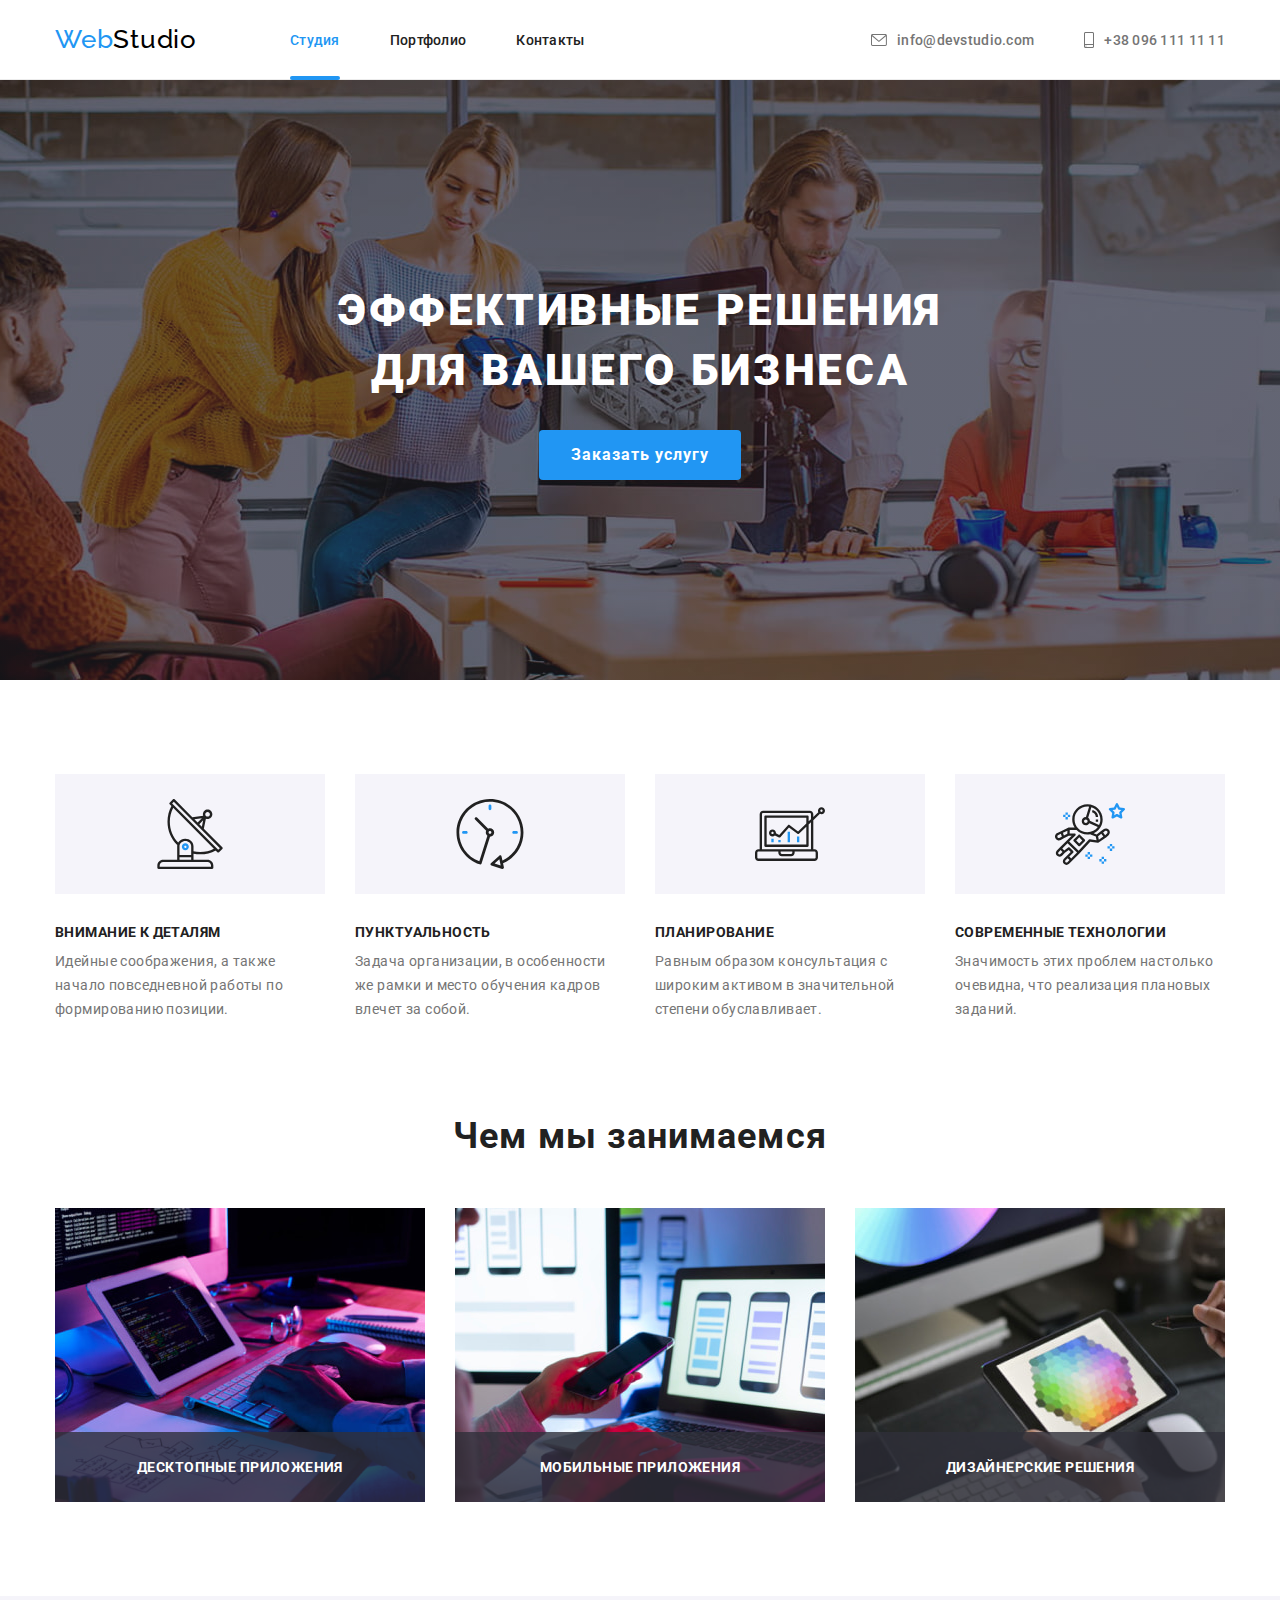
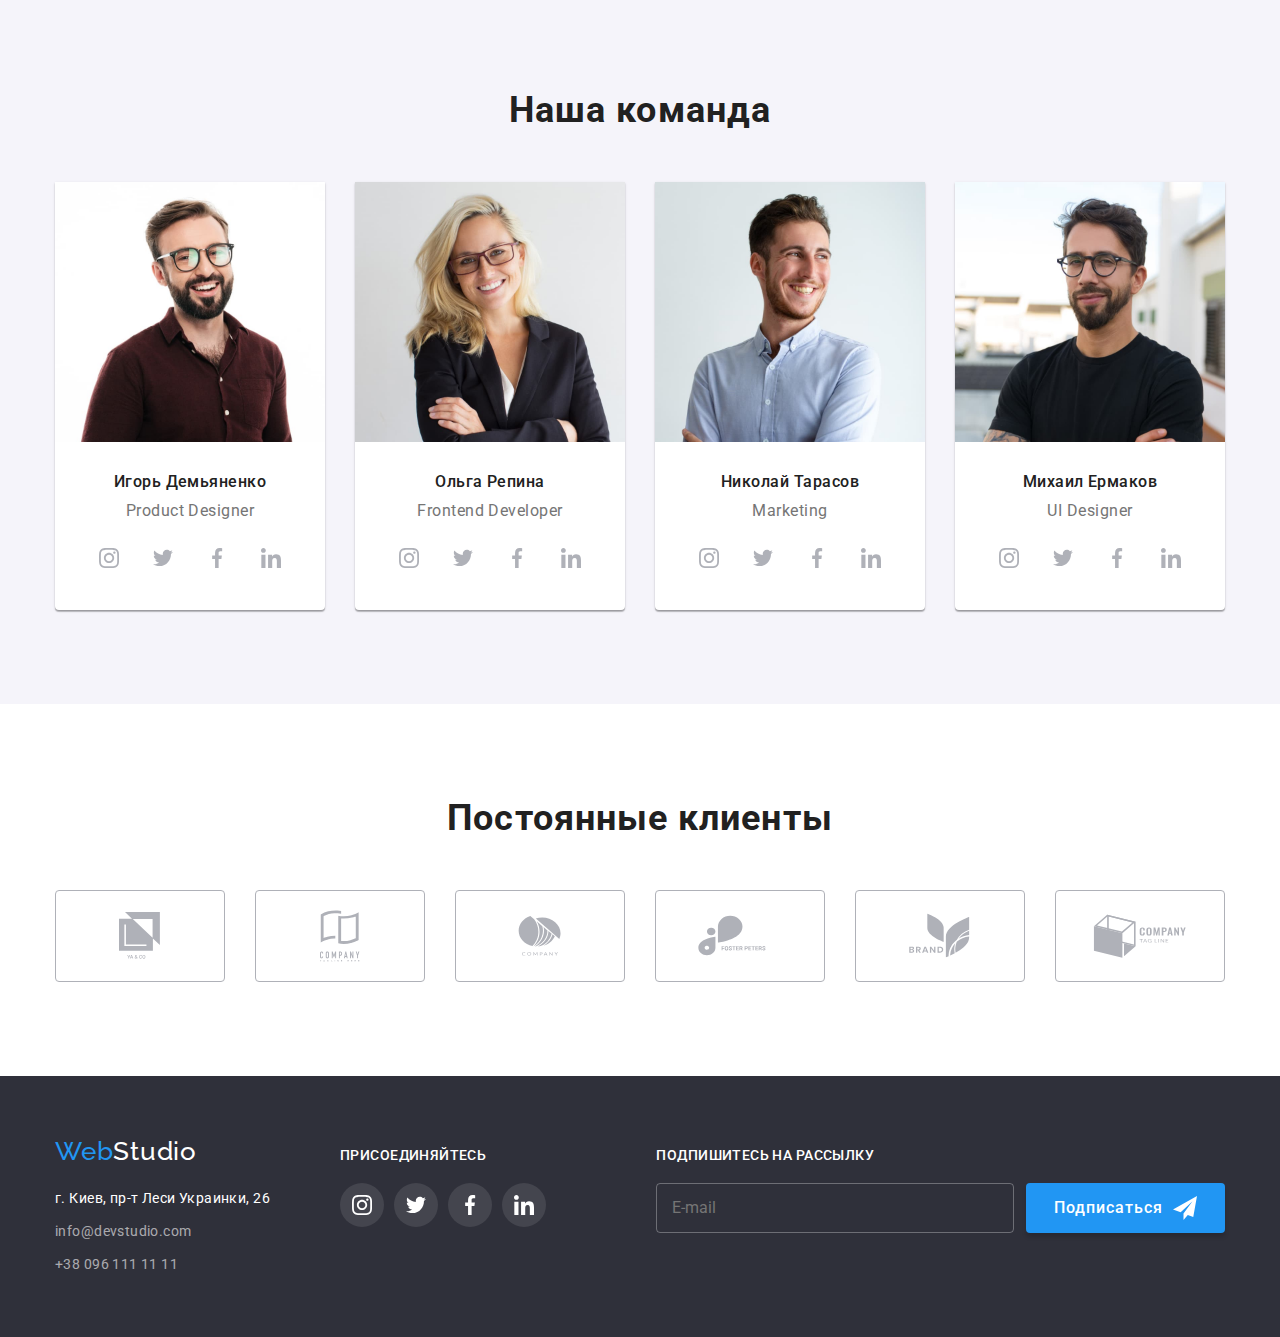
==== index.html @ ff6ee544 "скопировано из дз 6" ====
<!DOCTYPE html>
<html lang="ru">
  <head>
    <meta charset="UTF-8" />
    <meta http-equiv="X-UA-Compatible" content="IE=edge" />
    <meta name="viewport" content="width=device-width, initial-scale=1.0" />
    <title>WebStudio</title>

    <link rel="preconnect" href="https://fonts.gstatic.com" />
    <link
      href="https://fonts.googleapis.com/css2?family=Raleway:wght@700&family=Roboto:wght@400;500;700;900&display=swap"
      rel="stylesheet"
    />
    <link
      rel="stylesheet"
      href="https://cdn.jsdelivr.net/npm/modern-normalize@1.1.0/modern-normalize.min.css"
    />
    <link rel="stylesheet" href="./css/styles.css" />
  </head>
  <body>
    <header class="header">
      <div class="container">
        <nav class="nav">
          <a href="" class="link logo">Web<span class="logo-header">Studio</span></a>
          <ul class="list nav-list">
            <li class="nav-list-item">
              <a href="./index.html" class="link current-page">Студия</a>
            </li>
            <li class="nav-list-item"><a href="./portfolio.html" class="link">Портфолио</a></li>
            <li class="nav-list-item"><a href="" class="link">Контакты</a></li>
          </ul>
        </nav>
        <ul class="list contact-list">
          <li class="contact-list-item">
            <a href="mailto:info@devstudio.com" class="link">
              <svg class="icon contact-list-icon" width="16" height="12">
                <use href="./images/icons.svg#icon-mail"></use>
              </svg>
              info@devstudio.com</a
            >
          </li>
          <li class="contact-list-item">
            <a href="tel:+380961111111" class="link">
              <svg class="icon contact-list-icon" width="10" height="16">
                <use href="./images/icons.svg#icon-smartphone"></use>
              </svg>
              +38 096 111 11 11</a
            >
          </li>
        </ul>
      </div>
    </header>

    <main>
      <!-- секция "герой" -->
      <section class="section hero">
        <div class="container">
          <h1 class="studio-main-title">
            Эффективные решения <br />
            для вашего бизнеса
          </h1>
          <button type="button" class="button" data-modal-open>Заказать услугу</button>
        </div>
      </section>

      <!-- секция "наши преимущества" -->
      <section class="section advantages">
        <div class="container">
          <h2 class="title visually-hidden">Наши преимущества</h2>
          <ul class="list advantages-list">
            <li class="advantages-list-item">
              <div class="advantages-box">
                <svg width="70" height="70">
                  <use href="./images/icons.svg#icon-antenna"></use>
                </svg>
              </div>
              <h3 class="subtitle">Внимание к деталям</h3>
              <p class="description">
                Идейные соображения, а также начало повседневной работы по формированию позиции.
              </p>
            </li>
            <li class="advantages-list-item">
              <div class="advantages-box">
                <svg width="70" height="70">
                  <use href="./images/icons.svg#icon-clock"></use>
                </svg>
              </div>
              <h3 class="subtitle">Пунктуальность</h3>
              <p class="description">
                Задача организации, в особенности же рамки и место обучения кадров влечет за собой.
              </p>
            </li>
            <li class="advantages-list-item">
              <div class="advantages-box">
                <svg width="70" height="70">
                  <use href="./images/icons.svg#icon-diagram"></use>
                </svg>
              </div>
              <h3 class="subtitle">Планирование</h3>
              <p class="description">
                Равным образом консультация с широким активом в значительной степени обуславливает.
              </p>
            </li>
            <li class="advantages-list-item">
              <div class="advantages-box">
                <svg width="70" height="70">
                  <use href="./images/icons.svg#icon-astronaut"></use>
                </svg>
              </div>
              <h3 class="subtitle">Современные технологии</h3>
              <p class="description">
                Значимость этих проблем настолько очевидна, что реализация плановых заданий.
              </p>
            </li>
          </ul>
        </div>
      </section>

      <!-- секция "чем мы занимаемся" -->
      <section class="our-works section">
        <div class="container">
          <h2 class="title">Чем мы занимаемся</h2>
          <ul class="our-works-list list">
            <li class="our-works-list-item">
              <div class="our-works-thumb">
                <img src="./images/img1.jpg" alt="Дизайн" width="370" height="294" />
                <div class="our-works-overlay">
                  <p class="our-works-overlay-text">Десктопные приложения</p>
                </div>
              </div>
            </li>
            <li class="our-works-list-item">
              <div class="our-works-thumb">
                <img src="./images/img2.jpg" alt="Верстка" width="370" height="294" />
                <div class="our-works-overlay">
                  <p class="our-works-overlay-text">Мобильные приложения</p>
                </div>
              </div>
            </li>
            <li class="our-works-list-item">
              <div class="our-works-thumb">
                <img src="./images/img3.jpg" alt="Продвижение" width="370" height="294" />
                <div class="our-works-overlay">
                  <p class="our-works-overlay-text">Дизайнерские решения</p>
                </div>
              </div>
            </li>
          </ul>
        </div>
      </section>

      <!-- секция "наша команда" -->
      <section class="section our-team">
        <div class="container">
          <h2 class="title">Наша команда</h2>
          <ul class="list our-team-list">
            <li class="our-team-list-item">
              <img src="./images/team1.jpg" alt="Игорь Демьяненко" width="270" height="260" />
              <div class="our-team-list-content">
                <h3 class="subtitle">Игорь Демьяненко</h3>
                <p class="description">Product Designer</p>
                <ul class="list social-icons-list">
                  <li class="social-icons-list-item">
                    <a href="" class="link social-icons-link">
                      <svg class="icon" width="20" height="20">
                        <use href="./images/icons.svg#icon-instagram"></use>
                      </svg>
                    </a>
                  </li>
                  <li class="social-icons-list-item">
                    <a href="" class="link social-icons-link">
                      <svg class="icon" width="20" height="20">
                        <use href="./images/icons.svg#icon-twitter"></use>
                      </svg>
                    </a>
                  </li>
                  <li class="social-icons-list-item">
                    <a href="" class="link social-icons-link">
                      <svg class="icon" width="20" height="20">
                        <use href="./images/icons.svg#icon-facebook"></use>
                      </svg>
                    </a>
                  </li>
                  <li class="social-icons-list-item">
                    <a href="" class="link social-icons-link">
                      <svg class="icon" width="20" height="20">
                        <use href="./images/icons.svg#icon-linkedin"></use>
                      </svg>
                    </a>
                  </li>
                </ul>
              </div>
            </li>
            <li class="our-team-list-item">
              <img src="./images/team2.jpg" alt="Ольга Репина" width="270" height="260" />
              <div class="our-team-list-content">
                <h3 class="subtitle">Ольга Репина</h3>
                <p class="description">Frontend Developer</p>
                <ul class="list social-icons-list">
                  <li class="social-icons-list-item">
                    <a href="" class="link social-icons-link">
                      <svg class="icon" width="20" height="20">
                        <use href="./images/icons.svg#icon-instagram"></use>
                      </svg>
                    </a>
                  </li>
                  <li class="social-icons-list-item">
                    <a href="" class="link social-icons-link">
                      <svg class="icon" width="20" height="20">
                        <use href="./images/icons.svg#icon-twitter"></use>
                      </svg>
                    </a>
                  </li>
                  <li class="social-icons-list-item">
                    <a href="" class="link social-icons-link">
                      <svg class="icon" width="20" height="20">
                        <use href="./images/icons.svg#icon-facebook"></use>
                      </svg>
                    </a>
                  </li>
                  <li class="social-icons-list-item">
                    <a href="" class="link social-icons-link">
                      <svg class="icon" width="20" height="20">
                        <use href="./images/icons.svg#icon-linkedin"></use>
                      </svg>
                    </a>
                  </li>
                </ul>
              </div>
            </li>
            <li class="our-team-list-item">
              <img src="./images/team3.jpg" alt="Николай Тарасов" width="270" height="260" />
              <div class="our-team-list-content">
                <h3 class="subtitle">Николай Тарасов</h3>
                <p class="description">Marketing</p>
                <ul class="list social-icons-list">
                  <li class="social-icons-list-item">
                    <a href="" class="link social-icons-link">
                      <svg class="icon" width="20" height="20">
                        <use href="./images/icons.svg#icon-instagram"></use>
                      </svg>
                    </a>
                  </li>
                  <li class="social-icons-list-item">
                    <a href="" class="link social-icons-link">
                      <svg class="icon" width="20" height="20">
                        <use href="./images/icons.svg#icon-twitter"></use>
                      </svg>
                    </a>
                  </li>
                  <li class="social-icons-list-item">
                    <a href="" class="link social-icons-link">
                      <svg class="icon" width="20" height="20">
                        <use href="./images/icons.svg#icon-facebook"></use>
                      </svg>
                    </a>
                  </li>
                  <li class="social-icons-list-item">
                    <a href="" class="link social-icons-link">
                      <svg class="icon" width="20" height="20">
                        <use href="./images/icons.svg#icon-linkedin"></use>
                      </svg>
                    </a>
                  </li>
                </ul>
              </div>
            </li>
            <li class="our-team-list-item">
              <img src="./images/team4.jpg" alt="Михаил Ермаков" width="270" height="260" />
              <div class="our-team-list-content">
                <h3 class="subtitle">Михаил Ермаков</h3>
                <p class="description">UI Designer</p>
                <ul class="list social-icons-list">
                  <li class="social-icons-list-item">
                    <a href="" class="link social-icons-link">
                      <svg class="icon" width="20" height="20">
                        <use href="./images/icons.svg#icon-instagram"></use>
                      </svg>
                    </a>
                  </li>
                  <li class="social-icons-list-item">
                    <a href="" class="link social-icons-link">
                      <svg class="icon" width="20" height="20">
                        <use href="./images/icons.svg#icon-twitter"></use>
                      </svg>
                    </a>
                  </li>
                  <li class="social-icons-list-item">
                    <a href="" class="link social-icons-link">
                      <svg class="icon" width="20" height="20">
                        <use href="./images/icons.svg#icon-facebook"></use>
                      </svg>
                    </a>
                  </li>
                  <li class="social-icons-list-item">
                    <a href="" class="link social-icons-link">
                      <svg class="icon" width="20" height="20">
                        <use href="./images/icons.svg#icon-linkedin"></use>
                      </svg>
                    </a>
                  </li>
                </ul>
              </div>
            </li>
          </ul>
        </div>
      </section>

      <!-- секция "наши клиенты" -->
      <section class="section our-clients">
        <div class="container">
          <h2 class="title">Постоянные клиенты</h2>
          <ul class="list our-clients-list">
            <li class="our-clients-item">
              <a class="link our-clients-link" href="">
                <svg class="icon" width="41" height="47">
                  <use href="./images/icons.svg#icon-client1"></use>
                </svg>
              </a>
            </li>
            <li class="our-clients-item">
              <a class="link our-clients-link" href="">
                <svg class="icon" width="40" height="52">
                  <use href="./images/icons.svg#icon-client2"></use>
                </svg>
              </a>
            </li>
            <li class="our-clients-item">
              <a class="link our-clients-link" href="">
                <svg class="icon" width="43" height="41">
                  <use href="./images/icons.svg#icon-client3"></use>
                </svg>
              </a>
            </li>
            <li class="our-clients-item">
              <a class="link our-clients-link" href="">
                <svg class="icon" width="84" height="41">
                  <use href="./images/icons.svg#icon-client4"></use>
                </svg>
              </a>
            </li>
            <li class="our-clients-item">
              <a class="link our-clients-link" href="">
                <svg class="icon" width="63" height="45">
                  <use href="./images/icons.svg#icon-client5"></use>
                </svg>
              </a>
            </li>
            <li class="our-clients-item">
              <a class="link our-clients-link" href="">
                <svg class="icon" width="94" height="44">
                  <use href="./images/icons.svg#icon-client6"></use>
                </svg>
              </a>
            </li>
          </ul>
        </div>
      </section>
    </main>

    <footer class="footer">
      <div class="container">
        <div class="address-box">
          <a href="" class="link logo">Web<span class="logo-footer">Studio</span></a>
          <address class="address">г. Киев, пр-т Леси Украинки, 26</address>
          <ul class="list contact-list">
            <li class="contact-list-item">
              <a href="mailto:info@devstudio.com" class="link">info@devstudio.com</a>
            </li>
            <li class="contact-list-item">
              <a href="tel:+380961111111" class="link">+38 096 111 11 11</a>
            </li>
          </ul>
        </div>
        <div class="social-links-box">
          <h2 class="title">Присоединяйтесь</h2>
          <ul class="list social-icons-list">
            <li class="social-icons-list-item">
              <a href="" class="link social-icons-link">
                <svg class="icon" width="20" height="20">
                  <use href="./images/icons.svg#icon-instagram"></use>
                </svg>
              </a>
            </li>
            <li class="social-icons-list-item">
              <a href="" class="link social-icons-link">
                <svg class="icon" width="20" height="20">
                  <use href="./images/icons.svg#icon-twitter"></use>
                </svg>
              </a>
            </li>
            <li class="social-icons-list-item">
              <a href="" class="link social-icons-link">
                <svg class="icon" width="20" height="20">
                  <use href="./images/icons.svg#icon-facebook"></use>
                </svg>
              </a>
            </li>
            <li class="social-icons-list-item">
              <a href="" class="link social-icons-link">
                <svg class="icon" width="20" height="20">
                  <use href="./images/icons.svg#icon-linkedin"></use>
                </svg>
              </a>
            </li>
          </ul>
        </div>
        <div class="subscribe-box">
          <p class="subscribe-title">Подпишитесь на рассылку</p>
          <form class="subscribe-form">
            <label>
              <input type="email" name="email" class="subscribe-input" placeholder="E-mail" />
            </label>
            <button type="submit" class="subscribe-button">
              Подписаться
              <svg class="icon" width="24" height="24">
                <use href="./images/icons.svg#icon-subscribe"></use>
              </svg>
            </button>
          </form>
        </div>
      </div>
    </footer>

    <div class="backdrop is-hidden" data-modal>
      <div class="modal">
        <button type="button" data-modal-close class="modal-close">
          <svg class="icon" width="18" height="18">
            <use href="./images/icons.svg#icon-close"></use>
          </svg>
        </button>

        <form class="modal-form" autocomplete="off">
          <p class="modal-title">Оставьте свои данные, мы вам перезвоним</p>

          <label class="modal-form-label">
            Имя
            <span class="modal-icon-wrapper">
              <input type="text" name="user-name" class="modal-form-input" />
              <svg class="icon" width="18" height="18">
                <use href="./images/icons.svg#icon-modal-person"></use>
              </svg>
            </span>
          </label>

          <label class="modal-form-label">
            Телефон
            <span class="modal-icon-wrapper">
              <input type="tel" name="user-tel" class="modal-form-input" />
              <svg class="icon" width="18" height="18">
                <use href="./images/icons.svg#icon-modal-phone"></use>
              </svg>
            </span>
          </label>

          <label class="modal-form-label">
            Почта
            <span class="modal-icon-wrapper">
              <input type="email" name="user-email" class="modal-form-input" />
              <svg class="icon" width="18" height="18">
                <use href="./images/icons.svg#icon-modal-email"></use>
              </svg>
            </span>
          </label>

          <label class="modal-form-label">
            Комментарий
            <textarea
              name="user-comment"
              placeholder="Введите текст"
              class="modal-form-textarea"
            ></textarea>
          </label>

          <label class="modal-policy-label">
            <input type="checkbox" name="checkbox" class="policy-checkbox visually-hidden" />
            <span class="checkbox-icon-wrapper"> </span>
            Соглашаюсь с рассылкой и принимаю&nbsp;<a href="" class="link modal-policy-link"
              >Условия договора</a
            >
          </label>

          <button type="submit" class="submit-button">Отправить</button>
        </form>
      </div>
    </div>

    <script src="./js/modal.js"></script>
  </body>
</html>
---- css/styles.css ----
:root {
  --heading-text-color: #212121;
  --main-text-color: #757575;
  --accent-color: #2196f3;
  --accent-color-opacity90: rgba(33, 150, 243, 0.9);
  --hero-button-hover-color: #188ce8;
  --black-color: #000000;
  --white-color: #ffffff;
  --white-color-opacity60: rgba(255, 255, 255, 0.6);
  --white-color-opacity10: rgba(255, 255, 255, 0.1);
  --background-dark-color: #2f303a;
  --background-light-color: #f5f4fa;
  --background-hero-color: #c4c4c4;
  --background-gradient-color: rgba(47, 48, 58, 0.4);
  --background-our-works-overlay: rgba(47, 48, 58, 0.8);
  --backdrop-color: rgba(0, 0, 0, 0.2);
  --border-header-color: #ececec;
  --icon-color: #afb1b8;
  --modal-icon-border-color: rgba(0, 0, 0, 0.1);
  --cubic: cubic-bezier(0.4, 0, 0.2, 1);
  --time: 250ms;
  --modal-input-border-color: rgba(33, 33, 33, 0.2);
}

body {
  font-family: Roboto, sans-serif;
  font-style: normal;
  font-weight: 400;
  color: var(--main-text-color);
}

/* Сброс стилей по умолчанию от браузеров */

.link {
  text-decoration: none;
  color: inherit;
}

.list {
  list-style: none;
  padding-left: 0;
}

h1,
h2,
h3,
h4,
h5,
h6,
p,
ul {
  margin-top: 0;
  margin-bottom: 0;
}

img {
  display: block;
  width: 100%;
  height: auto;
}

/* Общие стили */

.container {
  width: 1200px;
  margin: 0 auto;
  padding-left: 15px;
  padding-right: 15px;
}

.section {
  padding-top: 94px;
  padding-bottom: 94px;
}

.icon {
  fill: currentColor;
}

.social-icons-link {
  display: flex;
  justify-content: center;
  align-items: center;

  width: 100%;
  height: 100%;
  border: 0;
  border-radius: 50%;

  transition: background-color var(--time) var(--cubic), color var(--time) var(--cubic);
}

/* Скрытые заголовки */

.visually-hidden {
  position: absolute;
  width: 1px;
  height: 1px;
  margin: -1px;
  border: 0;
  padding: 0;
  clip: rect(0 0 0 0);
  overflow: hidden;
}

/* ЛОГО */

.logo {
  font-family: Raleway, sans-serif;
  font-weight: 500;
  font-size: 26px;
  line-height: 1.1923;
  letter-spacing: 0.03em;

  color: var(--accent-color);
}

.logo-header {
  color: var(--black-color);
}

.logo-footer {
  color: var(--white-color);
}

/* ХЕДЕР */

.header {
  border-bottom: 1px solid var(--border-header-color);
}

.header .container {
  display: flex;
  align-items: center;
}

.nav {
  display: flex;
  align-items: center;
}

.header .logo {
  display: block;
  margin-right: 93px;
}

.nav-list {
  display: flex;
}

.header .contact-list {
  display: flex;
  margin-left: auto;
}

.nav-list,
.header .contact-list {
  font-weight: 500;
  font-size: 14px;
  line-height: 1.143;
  letter-spacing: 0.02em;
}

.nav-list-item:not(:last-child),
.header .contact-list-item:not(:last-child) {
  margin-right: 50px;
}

.nav-list .link,
.header .contact-list .link {
  display: flex;
  align-items: center;
  padding-top: 32px;
  padding-bottom: 31px;
  /* нижний padding 31 пиксель, потому что 1 пиксель занял border-bottom у хедера */
}

.nav-list .link {
  color: var(--heading-text-color);
}

.nav-list-item {
  position: relative;
}

.current-page::after {
  position: absolute;
  bottom: -1px;

  border-radius: 2px;
  width: 100%;
  height: 4px;

  content: '';
  background-color: var(--accent-color);
}

.header .link {
  transition: color var(--time) var(--cubic);
}

.nav-list .current-page,
.header .link:hover,
.header .link:focus {
  color: var(--accent-color);
}

.contact-list-icon {
  margin-right: 10px;
}

/* ФУТЕР */

.footer {
  background-color: var(--background-dark-color);
}

.footer .container {
  display: flex;
  align-items: baseline;
  /* justify-content: space-evenly; */
  padding-top: 60px;
  padding-bottom: 60px;
}

.address-box {
  display: flex;
  flex-direction: column;
  margin-right: 70px;
}

.footer .logo {
  display: block;
  margin-bottom: 20px;
}

.address,
.footer .contact-list {
  font-size: 14px;
  line-height: 1.71;
  letter-spacing: 0.03em;
}

.address {
  margin-bottom: 9px;

  font-style: normal;
  color: var(--white-color);
}

.footer .contact-list {
  color: var(--white-color-opacity60);
}

.footer .contact-list-item:nth-child(1) {
  margin-bottom: 9px;
}

.address-box .link {
  transition: color var(--time) var(--cubic);
}

.address-box .link:hover,
.address-box .link:focus {
  color: var(--accent-color);
}

.social-links-box .title {
  margin-bottom: 20px;

  font-weight: 500;
  font-size: 14px;
  line-height: 1.143;
  letter-spacing: 0.03em;
  text-transform: uppercase;

  color: var(--white-color);
}

.social-icons-list-item {
  width: 44px;
  height: 44px;
}

.social-icons-link {
  background-color: var(--white-color-opacity10);
  color: var(--white-color);
}

.social-icons-link:hover,
.social-icons-link:focus {
  background-color: var(--accent-color);
}

.social-links-box .icon {
  fill: var(--white-color);
}

.subscribe-box {
  margin-left: auto;
}

.subscribe-form {
  display: flex;
}

.subscribe-title {
  margin-bottom: 20px;

  font-weight: 500;
  font-size: 14px;
  line-height: 1.143;
  letter-spacing: 0.03em;
  text-transform: uppercase;

  color: var(--white-color);
}

.subscribe-input {
  /* width: 100%; */
  width: 358px;
  height: 50px;
  padding: 15px;

  color: var(--white-color);
  border: 1px solid rgba(255, 255, 255, 0.3);
  /* filter: drop-shadow(0px 4px 4px rgba(0, 0, 0, 0.15)); */
  border-radius: 4px;
  background-color: transparent;

  cursor: pointer;
}

.subscribe-button {
  display: flex;
  align-items: center;
  padding: 10px 28px;
  margin-left: 12px;

  font-weight: 500;
  font-size: 16px;
  line-height: 1.875;
  letter-spacing: 0.06em;

  border: none;
  border-radius: 4px;
  box-shadow: 0px 4px 4px rgba(0, 0, 0, 0.15);

  background-color: var(--accent-color);
  color: var(--white-color);

  cursor: pointer;

  transition: background-color var(--time) var(--cubic);
}

.subscribe-button:hover,
.subscribe-button:focus {
  background-color: var(--hero-button-hover-color);
}

.subscribe-button .icon {
  margin-left: 10px;
}

/* СТРАНИЦА СТУДИЯ */

/* секция "герой" */

.hero {
  padding-top: 200px;
  padding-bottom: 200px;

  background-image: linear-gradient(
      var(--background-gradient-color),
      var(--background-gradient-color)
    ),
    url(../images/background.jpg);
  background-position: center;
  background-repeat: no-repeat;
  background-size: 1600px;
}

.hero .container {
  text-align: center;
}

.studio-main-title {
  margin-bottom: 30px;

  font-weight: 900;
  font-size: 44px;
  line-height: 1.364;
  letter-spacing: 0.06em;
  text-transform: uppercase;

  color: var(--white-color);
}

.hero .button {
  padding: 10px 32px;
  border: 0;
  border-radius: 4px;

  font-family: inherit;
  font-style: normal;
  font-weight: 700;
  font-size: 16px;
  line-height: 1.875;
  text-align: center;
  letter-spacing: 0.06em;

  color: var(--white-color);
  background-color: var(--accent-color);

  cursor: pointer;

  transition: background-color var(--time) var(--cubic);
}

.hero .button:hover,
.hero .button:focus {
  background-color: var(--hero-button-hover-color);
}

/*  ЗАГОЛОВКИ СЕКЦИЙ */
/* секция "наши преимущества" */
/* секция "чем мы занимаемся" */
/* секция "наша команда" */
/* секция "наши клиенты" */

.advantages .title,
.our-works .title,
.our-team .title,
.our-clients .title {
  margin-bottom: 50px;

  font-weight: 700;
  font-size: 36px;
  line-height: 1.166;
  text-align: center;
  letter-spacing: 0.03em;

  color: var(--heading-text-color);
}

/* секция "наши преимущества" */

.advantages-list {
  display: flex;
}

.advantages-list-item {
  flex-basis: calc((100% - 90px) / 4);
}

.advantages-list-item:not(:last-child) {
  margin-right: 30px;
}

.advantages-list .subtitle {
  margin-bottom: 10px;

  font-weight: 700;
  font-size: 14px;
  line-height: 1.143;
  letter-spacing: 0.03em;
  text-transform: uppercase;

  color: var(--heading-text-color);
}

.advantages-list .description {
  font-size: 14px;
  line-height: 1.714;
  letter-spacing: 0.03em;
}

.advantages-box {
  display: flex;
  justify-content: center;
  align-items: center;
  width: 100%;
  height: 120px;
  margin-bottom: 30px;

  background-color: var(--background-light-color);
}

/* секция "чем мы занимаемся" */

.our-works {
  padding-top: 0;
}

.our-works-list {
  display: flex;
}

.our-works-list-item {
  flex-basis: calc((100% - 60px) / 3);
}

.our-works-list-item:not(:last-child) {
  margin-right: 30px;
}

.our-works-thumb {
  position: relative;
}

.our-works-overlay {
  position: absolute;
  bottom: 0;

  width: 100%;
  height: 70px;
  padding-top: 27px;
  padding-bottom: 27px;

  background-color: var(--background-our-works-overlay);
}

.our-works-overlay-text {
  font-weight: 700;
  font-size: 14px;
  line-height: 1.143;
  text-align: center;
  letter-spacing: 0.03em;
  text-transform: uppercase;

  color: var(--white-color);
}

/* секция "наша команда" */

.our-team {
  background-color: var(--background-light-color);
}

.our-team-list {
  display: flex;
}

.our-team-list-item {
  flex-basis: calc((100% - 90px) / 4);
  border: 0;
  border-radius: 0px 0px 4px 4px;
  box-shadow: 0px 1px 3px rgba(0, 0, 0, 0.12), 0px 1px 1px rgba(0, 0, 0, 0.14),
    0px 2px 1px rgba(0, 0, 0, 0.2);

  background-color: var(--white-color);
}

.our-team-list-item:not(:last-child) {
  margin-right: 30px;
}

.our-team-list-content {
  display: flex;
  flex-direction: column;
  align-items: center;
  padding: 30px 0;
}

.our-team-list-content .subtitle,
.our-team-list-content .description {
  font-size: 16px;
  line-height: 1.187;
  text-align: center;
  letter-spacing: 0.03em;
}

.our-team-list-content .subtitle {
  margin-bottom: 10px;

  font-weight: 500;
  color: var(--heading-text-color);
}

.our-team-list-content .description {
  margin-bottom: 16px;
}

.social-icons-list {
  display: flex;
}

.social-icons-list-item {
  width: 44px;
  height: 44px;
}

.social-icons-list-item:not(:last-child) {
  margin-right: 10px;
}

.social-icons-link {
  color: var(--icon-color);
}

.social-icons-link:hover,
.social-icons-link:focus {
  background-color: var(--accent-color);
  color: var(--white-color);
}

/* секция "наши клиенты" */

.our-clients-list {
  display: flex;
}

.our-clients-item {
  flex-basis: calc((100% - 150px) / 6);
  height: 92px;
}

.our-clients-item:not(:last-child) {
  margin-right: 30px;
}

.our-clients-link {
  display: flex;
  justify-content: center;
  align-items: center;
  width: 100%;
  height: 100%;

  border: 1px solid var(--icon-color);
  border-radius: 4px;

  color: var(--icon-color);

  transition: border var(--time) var(--cubic), color var(--time) var(--cubic);
}

.our-clients-link:hover,
.our-clients-link:focus {
  border: 1px solid var(--accent-color);
  color: var(--accent-color);
}

/* СТРАНИЦА ПОРТФОЛИО */

.portfolio-buttons-list {
  display: flex;
  justify-content: center;
  margin-bottom: 50px;
}

.portfolio-buttons-list-item:not(:last-child) {
  margin-right: 8px;
}

.portfolio-buttons-list .button {
  padding: 6px 22px;

  font-family: inherit;
  font-style: normal;
  font-weight: 500;
  font-size: 16px;
  line-height: 1.625;
  text-align: center;
  letter-spacing: 0.03em;

  border: 0;
  border-radius: 4px;

  color: var(--heading-text-color);
  background-color: var(--background-light-color);

  cursor: pointer;

  transition: color var(--time) var(--cubic), background-color var(--time) var(--cubic),
    box-shadow var(--time) var(--cubic);
}

.portfolio-buttons-list .first-button,
.portfolio-buttons-list .button:hover,
.portfolio-buttons-list .button:focus {
  color: var(--white-color);
  background-color: var(--accent-color);

  box-shadow: 0px 3px 1px rgba(0, 0, 0, 0.1), 0px 1px 2px rgba(0, 0, 0, 0.08),
    0px 2px 2px rgba(0, 0, 0, 0.12);
}

.portfolio-list {
  display: flex;
  flex-wrap: wrap;
  margin-right: -30px;
  margin-bottom: -30px;
}

.portfolio-list-item {
  flex-basis: calc((100% - 90px) / 3);
  margin-right: 30px;
  margin-bottom: 30px;
}

.portfolio-list-link {
  display: flex;
  flex-direction: column;
  width: 100%;
  height: 100%;

  transition: box-shadow var(--time) var(--cubic);
}

.portfolio-thumb {
  position: relative;
  overflow: hidden;
}

.portfolio-overlay {
  position: absolute;
  top: 0;
  left: 0;
  transform: translateY(101%);

  width: 100%;
  height: 100%;
  padding: 63px 24px;
  background-color: var(--accent-color-opacity90);
  transition: transform var(--time) var(--cubic);
}

.portfolio-overlay-text {
  font-size: 18px;
  line-height: 1.555;
  letter-spacing: 0.03em;

  color: var(--white-color);
}

.portfolio-list-link:hover .portfolio-overlay,
.portfolio-list-link:focus .portfolio-overlay {
  transform: translateY(0);
}

.portfolio-list-link:hover,
.portfolio-list-link:focus {
  box-shadow: 0px 1px 1px rgba(0, 0, 0, 0.12), 0px 4px 4px rgba(0, 0, 0, 0.06),
    1px 4px 6px rgba(0, 0, 0, 0.16);

  cursor: pointer;
}

.portfolio-list-content {
  padding: 20px 24px;
  border: 1px solid #eeeeee;
  border-top: none;

  background-color: var(--white-color);
}

.portfolio-list-content .title {
  margin-bottom: 4px;

  font-weight: 700;
  font-size: 18px;
  line-height: 2;
  letter-spacing: 0.06em;

  color: var(--heading-text-color);
}

.portfolio-list-content .description {
  font-size: 16px;
  line-height: 1.875;
  letter-spacing: 0.03em;
}

/* МОДАЛЬНОЕ ОКНО */

.backdrop {
  position: fixed;
  top: 0;
  left: 0;

  width: 100vw;
  height: 100vh;

  background-color: var(--backdrop-color);

  visibility: visible;
  opacity: 1;
  transition: opacity var(--time) var(--cubic), visibility var(--time) var(--cubic);
}

.backdrop.is-hidden {
  visibility: hidden;
  opacity: 0;
  pointer-events: none;
}

.modal {
  position: absolute;
  top: 50%;
  left: 50%;
  transform: translate(-50%, -50%);

  width: 528px;
  height: 581px;
  padding: 40px;

  border-radius: 4px;
  box-shadow: 0px 1px 3px rgba(0, 0, 0, 0.12), 0px 1px 1px rgba(0, 0, 0, 0.14),
    0px 2px 1px rgba(0, 0, 0, 0.2);

  background-color: var(--white-color);
}

.modal-close {
  position: absolute;
  top: 8px;
  right: 8px;

  display: flex;
  justify-content: center;
  align-items: center;
  width: 30px;
  height: 30px;

  border-radius: 50%;
  border: 1px solid var(--modal-icon-border-color);
  background-color: var(--white-color);

  cursor: pointer;
}

.modal-close .icon {
  fill: var(--black-color);

  transition: fill var(--time) var(--cubic);
}

.modal-close:hover .icon {
  fill: var(--accent-color);
}

.modal-form {
  display: flex;
  flex-direction: column;
}

.modal-title {
  margin-bottom: 12px;

  font-weight: 700;
  font-size: 20px;
  line-height: 1.15;
  text-align: center;
  letter-spacing: 0.03em;

  color: var(--heading-text-color);
}

.modal-form-label {
  width: 100%;
  margin-bottom: 10px;

  font-size: 12px;
  line-height: 1.166;
  letter-spacing: 0.01em;

  color: var(--main-text-color);
}

.modal-form-input {
  width: 100%;
  height: 40px;
  padding-left: 42px;
  margin-top: 4px;

  border: 1px solid var(--modal-input-border-color);
  border-radius: 4px;

  transition: border-color var(--time) var(--cubic);
}

.modal-form-input:hover,
.modal-form-textarea:hover,
.modal-policy-label:hover {
  cursor: pointer;
}

.modal-form-input:focus {
  border-color: var(--accent-color);
  outline: none;
}

.modal-icon-wrapper {
  position: relative;
}

.modal-icon-wrapper .icon {
  position: absolute;
  z-index: 1;
  top: 50%;
  left: 15px;
  transform: translateY(-50%);

  fill: var(--heading-text-color);

  transition: fill var(--time) var(--cubic);
}

.modal-form-input:focus + .icon {
  fill: var(--accent-color);
}

.modal-form-textarea {
  resize: none;
  padding: 12px 16px;
  width: 100%;
  height: 120px;
  margin-top: 4px;
  border: 1px solid var(--modal-input-border-color);
  border-radius: 4px;

  transition: border-color var(--time) var(--cubic);
}

.modal-form-textarea:focus {
  border-color: var(--accent-color);
  outline: none;
}

.modal-form-textarea::placeholder {
  font-size: 12px;
  line-height: 1.166;
  letter-spacing: 0.01em;

  color: rgba(117, 117, 117, 0.5);
}

.modal-policy-label {
  display: flex;
  align-items: center;
  justify-content: center;
  margin-top: 10px;
  font-size: 14px;
  line-height: 1.714;
  letter-spacing: 0.03em;
}

.checkbox-icon-wrapper {
  display: flex;
  align-items: center;
  justify-content: center;
  width: 16px;
  height: 15px;
  margin-right: 8px;
  border: 2px solid var(--heading-text-color);
  border-radius: 3px;

  transition: border-color var(--time) var(--cubic), background-color var(--time) var(--cubic);
}

.policy-checkbox:checked + .checkbox-icon-wrapper {
  background-color: var(--accent-color);
  border-color: var(--accent-color);
  background-image: url(../images/checkbox.svg);
  background-position: center;
  background-repeat: no-repeat;
  background-size: cover;
  background-origin: border-box;
}

.policy-checkbox:focus + .checkbox-icon-wrapper {
  outline: 1px solid var(--accent-color);
  outline-offset: 2px;
}

.modal-policy-link {
  color: var(--accent-color);
  text-decoration: underline;
}

.submit-button {
  align-self: center;
  padding: 10px 55px;
  margin-top: 30px;
  background-color: var(--accent-color);
  border: 0;
  box-shadow: 0px 4px 4px rgba(0, 0, 0, 0.15);
  border-radius: 4px;
  font-weight: bold;
  font-size: 16px;
  line-height: 1.875;
  letter-spacing: 0.06em;

  color: var(--white-color);

  transition: background-color var(--time) var(--cubic);
}

.submit-button:hover,
.submit-button:focus {
  background-color: var(--hero-button-hover-color);
  cursor: pointer;
}
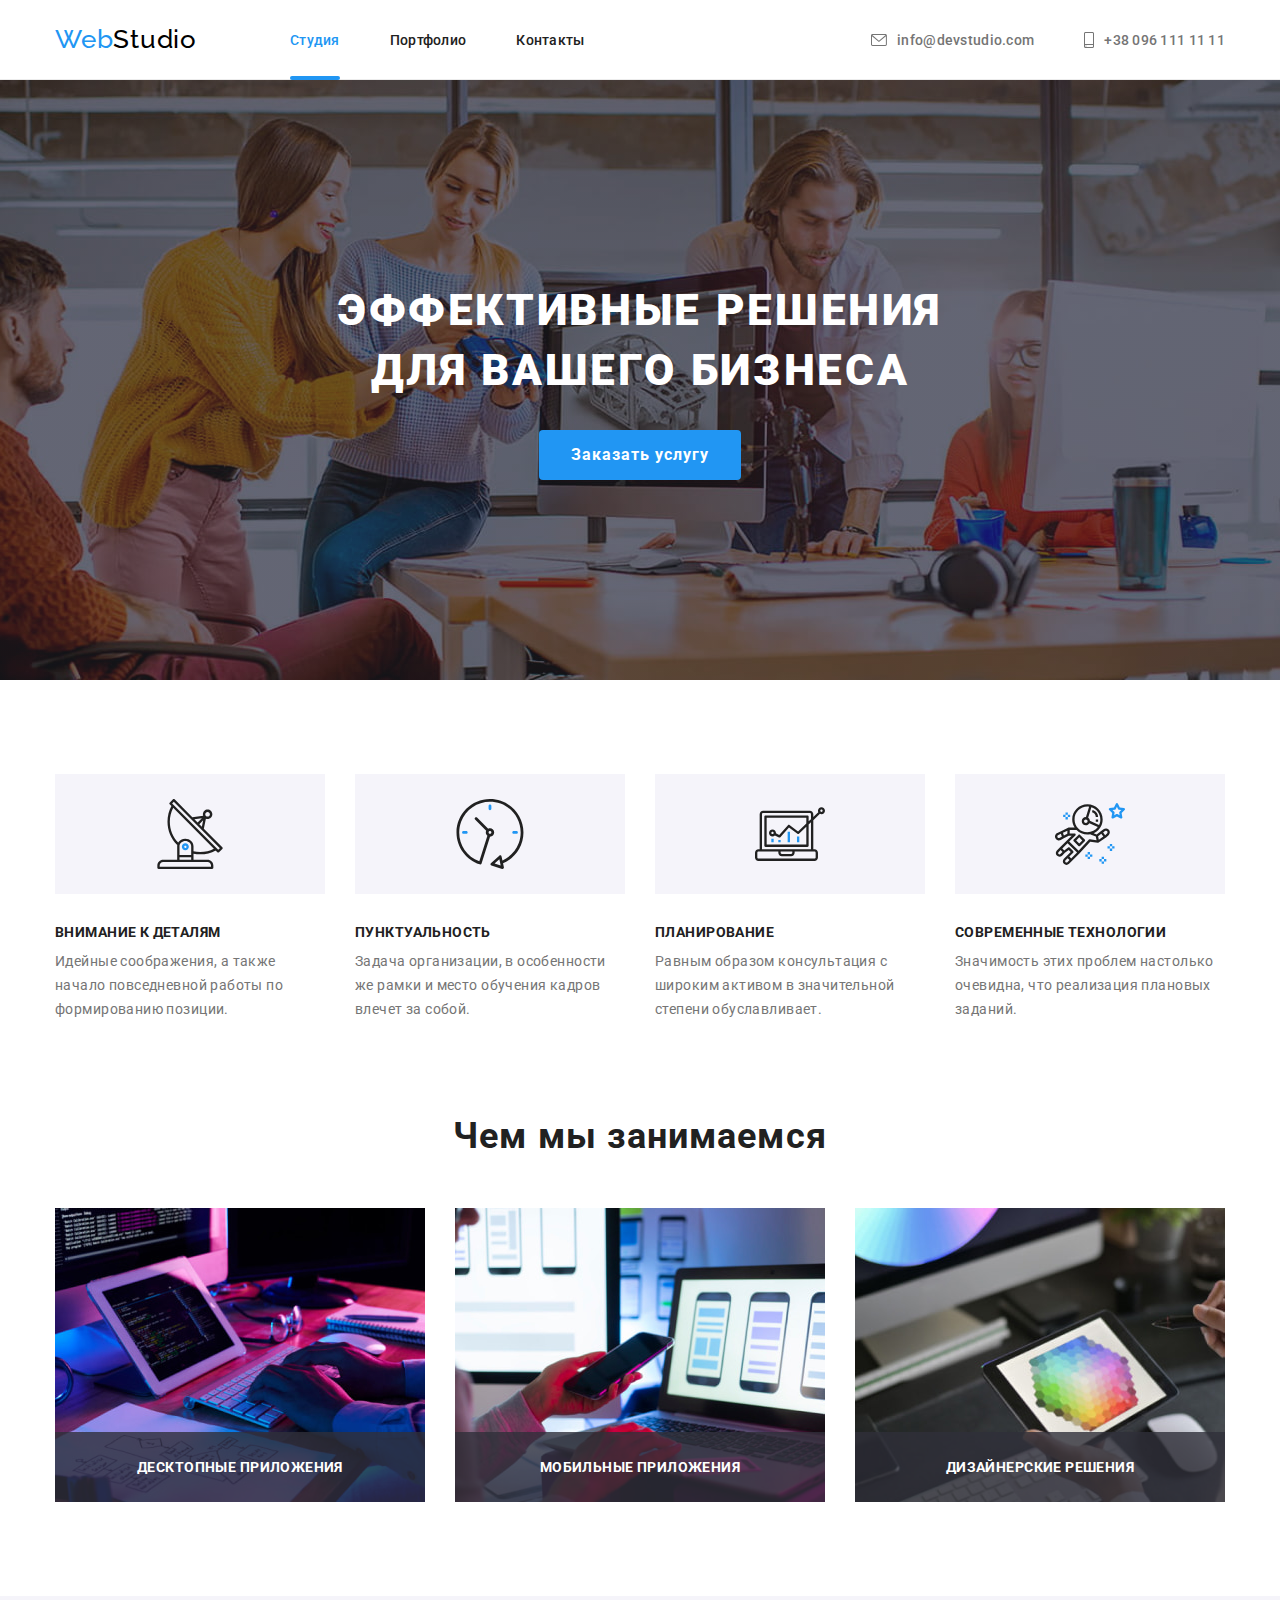
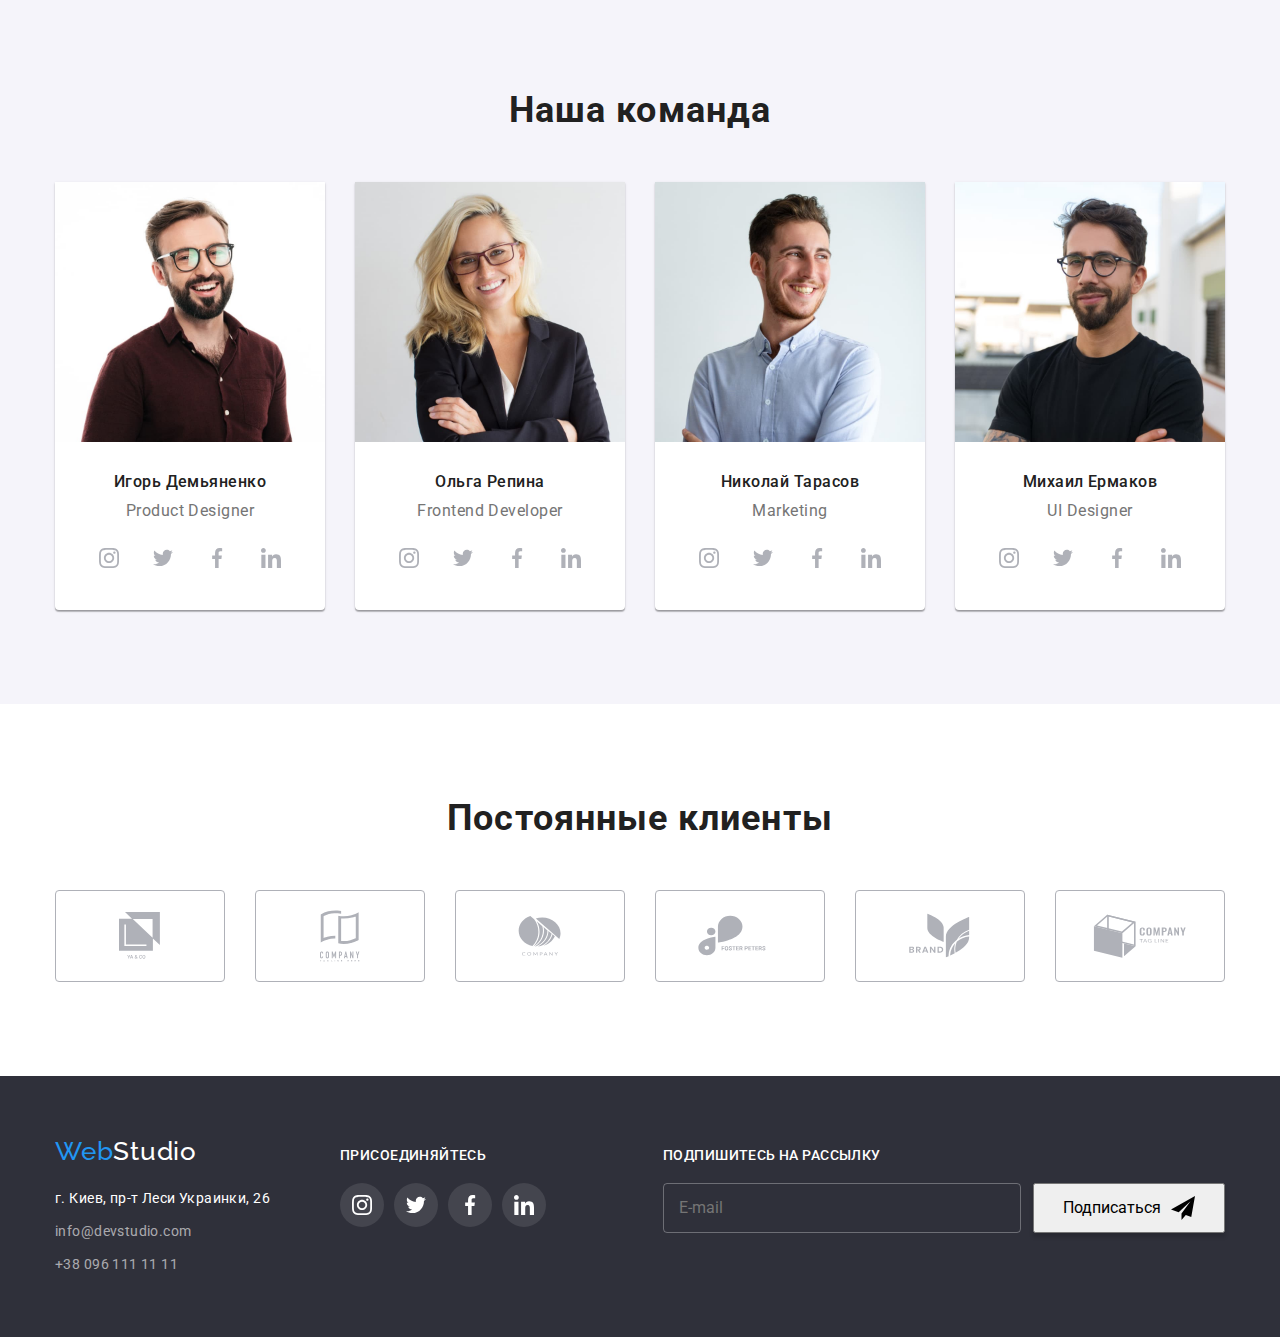
==== commit 8c5627dd: "BEM name" ====
--- a/index.html
+++ b/index.html
@@ -6,42 +6,48 @@
     <meta name="viewport" content="width=device-width, initial-scale=1.0" />
     <title>WebStudio</title>
 
+    <link
+      rel="stylesheet"
+      href="https://cdn.jsdelivr.net/npm/modern-normalize@1.1.0/modern-normalize.min.css"
+    />
     <link rel="preconnect" href="https://fonts.gstatic.com" />
     <link
       href="https://fonts.googleapis.com/css2?family=Raleway:wght@700&family=Roboto:wght@400;500;700;900&display=swap"
       rel="stylesheet"
     />
-    <link
-      rel="stylesheet"
-      href="https://cdn.jsdelivr.net/npm/modern-normalize@1.1.0/modern-normalize.min.css"
-    />
-    <link rel="stylesheet" href="./css/styles.css" />
+    <link rel="stylesheet" href="./css/main.min.css" />
   </head>
   <body>
     <header class="header">
       <div class="container">
         <nav class="nav">
-          <a href="" class="link logo">Web<span class="logo-header">Studio</span></a>
-          <ul class="list nav-list">
-            <li class="nav-list-item">
-              <a href="./index.html" class="link current-page">Студия</a>
-            </li>
-            <li class="nav-list-item"><a href="./portfolio.html" class="link">Портфолио</a></li>
-            <li class="nav-list-item"><a href="" class="link">Контакты</a></li>
+          <a href="./index.html" class="logo nav__logo"
+            >Web<span class="nav__logo--color-black">Studio</span></a
+          >
+          <ul class="nav__list">
+            <li class="nav__item">
+              <a href="./index.html" class="nav__link nav__link--current">Студия</a>
+            </li>
+            <li class="nav__item">
+              <a href="./portfolio.html" class="nav__link">Портфолио</a>
+            </li>
+            <li class="nav__item">
+              <a href="" class="nav__link">Контакты</a>
+            </li>
           </ul>
         </nav>
-        <ul class="list contact-list">
-          <li class="contact-list-item">
-            <a href="mailto:info@devstudio.com" class="link">
-              <svg class="icon contact-list-icon" width="16" height="12">
+        <ul class="header-contacts">
+          <li class="header-contacts__item">
+            <a href="mailto:info@devstudio.com" class="header-contacts__link">
+              <svg class="icon header-contacts__icon" width="16" height="12">
                 <use href="./images/icons.svg#icon-mail"></use>
               </svg>
               info@devstudio.com</a
             >
           </li>
-          <li class="contact-list-item">
-            <a href="tel:+380961111111" class="link">
-              <svg class="icon contact-list-icon" width="10" height="16">
+          <li class="header-contacts__item">
+            <a href="tel:+380961111111" class="header-contacts__link">
+              <svg class="icon header-contacts__icon" width="10" height="16">
                 <use href="./images/icons.svg#icon-smartphone"></use>
               </svg>
               +38 096 111 11 11</a
@@ -55,60 +61,60 @@
       <!-- секция "герой" -->
       <section class="section hero">
         <div class="container">
-          <h1 class="studio-main-title">
+          <h1 class="hero__title">
             Эффективные решения <br />
             для вашего бизнеса
           </h1>
-          <button type="button" class="button" data-modal-open>Заказать услугу</button>
+          <button type="button" class="button hero__button" data-modal-open>Заказать услугу</button>
         </div>
       </section>
 
       <!-- секция "наши преимущества" -->
       <section class="section advantages">
         <div class="container">
-          <h2 class="title visually-hidden">Наши преимущества</h2>
-          <ul class="list advantages-list">
-            <li class="advantages-list-item">
-              <div class="advantages-box">
+          <h2 class="section-title visually-hidden">Наши преимущества</h2>
+          <ul class="advantages-list">
+            <li class="advantages-list__item">
+              <div class="advantages-list__img">
                 <svg width="70" height="70">
                   <use href="./images/icons.svg#icon-antenna"></use>
                 </svg>
               </div>
-              <h3 class="subtitle">Внимание к деталям</h3>
-              <p class="description">
+              <h3 class="advantages-list__title">Внимание к деталям</h3>
+              <p class="advantages-list__description">
                 Идейные соображения, а также начало повседневной работы по формированию позиции.
               </p>
             </li>
-            <li class="advantages-list-item">
-              <div class="advantages-box">
+            <li class="advantages-list__item">
+              <div class="advantages-list__img">
                 <svg width="70" height="70">
                   <use href="./images/icons.svg#icon-clock"></use>
                 </svg>
               </div>
-              <h3 class="subtitle">Пунктуальность</h3>
-              <p class="description">
+              <h3 class="advantages-list__title">Пунктуальность</h3>
+              <p class="advantages-list__description">
                 Задача организации, в особенности же рамки и место обучения кадров влечет за собой.
               </p>
             </li>
-            <li class="advantages-list-item">
-              <div class="advantages-box">
+            <li class="advantages-list__item">
+              <div class="advantages-list__img">
                 <svg width="70" height="70">
                   <use href="./images/icons.svg#icon-diagram"></use>
                 </svg>
               </div>
-              <h3 class="subtitle">Планирование</h3>
-              <p class="description">
+              <h3 class="advantages-list__title">Планирование</h3>
+              <p class="advantages-list__description">
                 Равным образом консультация с широким активом в значительной степени обуславливает.
               </p>
             </li>
-            <li class="advantages-list-item">
-              <div class="advantages-box">
+            <li class="advantages-list__item">
+              <div class="advantages-list__img">
                 <svg width="70" height="70">
                   <use href="./images/icons.svg#icon-astronaut"></use>
                 </svg>
               </div>
-              <h3 class="subtitle">Современные технологии</h3>
-              <p class="description">
+              <h3 class="advantages-list__title">Современные технологии</h3>
+              <p class="advantages-list__description">
                 Значимость этих проблем настолько очевидна, что реализация плановых заданий.
               </p>
             </li>
@@ -117,32 +123,26 @@
       </section>
 
       <!-- секция "чем мы занимаемся" -->
-      <section class="our-works section">
+      <section class="section section-no-padding our-works">
         <div class="container">
-          <h2 class="title">Чем мы занимаемся</h2>
-          <ul class="our-works-list list">
-            <li class="our-works-list-item">
-              <div class="our-works-thumb">
+          <h2 class="section-title">Чем мы занимаемся</h2>
+          <ul class="our-works__list">
+            <li class="our-works__item">
+              <div class="thumb">
                 <img src="./images/img1.jpg" alt="Дизайн" width="370" height="294" />
-                <div class="our-works-overlay">
-                  <p class="our-works-overlay-text">Десктопные приложения</p>
-                </div>
-              </div>
-            </li>
-            <li class="our-works-list-item">
-              <div class="our-works-thumb">
+                <p class="our-works__description">Десктопные приложения</p>
+              </div>
+            </li>
+            <li class="our-works__item">
+              <div class="thumb">
                 <img src="./images/img2.jpg" alt="Верстка" width="370" height="294" />
-                <div class="our-works-overlay">
-                  <p class="our-works-overlay-text">Мобильные приложения</p>
-                </div>
-              </div>
-            </li>
-            <li class="our-works-list-item">
-              <div class="our-works-thumb">
+                <p class="our-works__description">Мобильные приложения</p>
+              </div>
+            </li>
+            <li class="our-works__item">
+              <div class="thumb">
                 <img src="./images/img3.jpg" alt="Продвижение" width="370" height="294" />
-                <div class="our-works-overlay">
-                  <p class="our-works-overlay-text">Дизайнерские решения</p>
-                </div>
+                <p class="our-works__description">Дизайнерские решения</p>
               </div>
             </li>
           </ul>
@@ -152,37 +152,37 @@
       <!-- секция "наша команда" -->
       <section class="section our-team">
         <div class="container">
-          <h2 class="title">Наша команда</h2>
-          <ul class="list our-team-list">
-            <li class="our-team-list-item">
+          <h2 class="section-title">Наша команда</h2>
+          <ul class="list our-team__list">
+            <li class="our-team__item">
               <img src="./images/team1.jpg" alt="Игорь Демьяненко" width="270" height="260" />
-              <div class="our-team-list-content">
-                <h3 class="subtitle">Игорь Демьяненко</h3>
-                <p class="description">Product Designer</p>
-                <ul class="list social-icons-list">
-                  <li class="social-icons-list-item">
-                    <a href="" class="link social-icons-link">
+              <div class="team-members">
+                <h3 class="team-members__title">Игорь Демьяненко</h3>
+                <p class="team-members__description">Product Designer</p>
+                <ul class="list social-list">
+                  <li class="social-list__item">
+                    <a href="" class="link social-list__link">
                       <svg class="icon" width="20" height="20">
                         <use href="./images/icons.svg#icon-instagram"></use>
                       </svg>
                     </a>
                   </li>
-                  <li class="social-icons-list-item">
-                    <a href="" class="link social-icons-link">
+                  <li class="social-list__item">
+                    <a href="" class="link social-list__link">
                       <svg class="icon" width="20" height="20">
                         <use href="./images/icons.svg#icon-twitter"></use>
                       </svg>
                     </a>
                   </li>
-                  <li class="social-icons-list-item">
-                    <a href="" class="link social-icons-link">
+                  <li class="social-list__item">
+                    <a href="" class="link social-list__link">
                       <svg class="icon" width="20" height="20">
                         <use href="./images/icons.svg#icon-facebook"></use>
                       </svg>
                     </a>
                   </li>
-                  <li class="social-icons-list-item">
-                    <a href="" class="link social-icons-link">
+                  <li class="social-list__item">
+                    <a href="" class="link social-list__link">
                       <svg class="icon" width="20" height="20">
                         <use href="./images/icons.svg#icon-linkedin"></use>
                       </svg>
@@ -191,35 +191,35 @@
                 </ul>
               </div>
             </li>
-            <li class="our-team-list-item">
+            <li class="our-team__item">
               <img src="./images/team2.jpg" alt="Ольга Репина" width="270" height="260" />
-              <div class="our-team-list-content">
-                <h3 class="subtitle">Ольга Репина</h3>
-                <p class="description">Frontend Developer</p>
-                <ul class="list social-icons-list">
-                  <li class="social-icons-list-item">
-                    <a href="" class="link social-icons-link">
+              <div class="team-members">
+                <h3 class="team-members__title">Ольга Репина</h3>
+                <p class="team-members__description">Frontend Developer</p>
+                <ul class="list social-list">
+                  <li class="social-list__item">
+                    <a href="" class="link social-list__link">
                       <svg class="icon" width="20" height="20">
                         <use href="./images/icons.svg#icon-instagram"></use>
                       </svg>
                     </a>
                   </li>
-                  <li class="social-icons-list-item">
-                    <a href="" class="link social-icons-link">
+                  <li class="social-list__item">
+                    <a href="" class="link social-list__link">
                       <svg class="icon" width="20" height="20">
                         <use href="./images/icons.svg#icon-twitter"></use>
                       </svg>
                     </a>
                   </li>
-                  <li class="social-icons-list-item">
-                    <a href="" class="link social-icons-link">
+                  <li class="social-list__item">
+                    <a href="" class="link social-list__link">
                       <svg class="icon" width="20" height="20">
                         <use href="./images/icons.svg#icon-facebook"></use>
                       </svg>
                     </a>
                   </li>
-                  <li class="social-icons-list-item">
-                    <a href="" class="link social-icons-link">
+                  <li class="social-list__item">
+                    <a href="" class="link social-list__link">
                       <svg class="icon" width="20" height="20">
                         <use href="./images/icons.svg#icon-linkedin"></use>
                       </svg>
@@ -228,35 +228,35 @@
                 </ul>
               </div>
             </li>
-            <li class="our-team-list-item">
+            <li class="our-team__item">
               <img src="./images/team3.jpg" alt="Николай Тарасов" width="270" height="260" />
-              <div class="our-team-list-content">
-                <h3 class="subtitle">Николай Тарасов</h3>
-                <p class="description">Marketing</p>
-                <ul class="list social-icons-list">
-                  <li class="social-icons-list-item">
-                    <a href="" class="link social-icons-link">
+              <div class="team-members">
+                <h3 class="team-members__title">Николай Тарасов</h3>
+                <p class="team-members__description">Marketing</p>
+                <ul class="list social-list">
+                  <li class="social-list__item">
+                    <a href="" class="link social-list__link">
                       <svg class="icon" width="20" height="20">
                         <use href="./images/icons.svg#icon-instagram"></use>
                       </svg>
                     </a>
                   </li>
-                  <li class="social-icons-list-item">
-                    <a href="" class="link social-icons-link">
+                  <li class="social-list__item">
+                    <a href="" class="link social-list__link">
                       <svg class="icon" width="20" height="20">
                         <use href="./images/icons.svg#icon-twitter"></use>
                       </svg>
                     </a>
                   </li>
-                  <li class="social-icons-list-item">
-                    <a href="" class="link social-icons-link">
+                  <li class="social-list__item">
+                    <a href="" class="link social-list__link">
                       <svg class="icon" width="20" height="20">
                         <use href="./images/icons.svg#icon-facebook"></use>
                       </svg>
                     </a>
                   </li>
-                  <li class="social-icons-list-item">
-                    <a href="" class="link social-icons-link">
+                  <li class="social-list__item">
+                    <a href="" class="link social-list__link">
                       <svg class="icon" width="20" height="20">
                         <use href="./images/icons.svg#icon-linkedin"></use>
                       </svg>
@@ -265,35 +265,35 @@
                 </ul>
               </div>
             </li>
-            <li class="our-team-list-item">
+            <li class="our-team__item">
               <img src="./images/team4.jpg" alt="Михаил Ермаков" width="270" height="260" />
-              <div class="our-team-list-content">
-                <h3 class="subtitle">Михаил Ермаков</h3>
-                <p class="description">UI Designer</p>
-                <ul class="list social-icons-list">
-                  <li class="social-icons-list-item">
-                    <a href="" class="link social-icons-link">
+              <div class="team-members">
+                <h3 class="team-members__title">Михаил Ермаков</h3>
+                <p class="team-members__description">UI Designer</p>
+                <ul class="list social-list">
+                  <li class="social-list__item">
+                    <a href="" class="link social-list__link">
                       <svg class="icon" width="20" height="20">
                         <use href="./images/icons.svg#icon-instagram"></use>
                       </svg>
                     </a>
                   </li>
-                  <li class="social-icons-list-item">
-                    <a href="" class="link social-icons-link">
+                  <li class="social-list__item">
+                    <a href="" class="link social-list__link">
                       <svg class="icon" width="20" height="20">
                         <use href="./images/icons.svg#icon-twitter"></use>
                       </svg>
                     </a>
                   </li>
-                  <li class="social-icons-list-item">
-                    <a href="" class="link social-icons-link">
+                  <li class="social-list__item">
+                    <a href="" class="link social-list__link">
                       <svg class="icon" width="20" height="20">
                         <use href="./images/icons.svg#icon-facebook"></use>
                       </svg>
                     </a>
                   </li>
-                  <li class="social-icons-list-item">
-                    <a href="" class="link social-icons-link">
+                  <li class="social-list__item">
+                    <a href="" class="link social-list__link">
                       <svg class="icon" width="20" height="20">
                         <use href="./images/icons.svg#icon-linkedin"></use>
                       </svg>
@@ -309,45 +309,45 @@
       <!-- секция "наши клиенты" -->
       <section class="section our-clients">
         <div class="container">
-          <h2 class="title">Постоянные клиенты</h2>
-          <ul class="list our-clients-list">
-            <li class="our-clients-item">
-              <a class="link our-clients-link" href="">
+          <h2 class="section-title">Постоянные клиенты</h2>
+          <ul class="list our-clients__list">
+            <li class="our-clients__item">
+              <a class="link our-clients__link" href="">
                 <svg class="icon" width="41" height="47">
                   <use href="./images/icons.svg#icon-client1"></use>
                 </svg>
               </a>
             </li>
-            <li class="our-clients-item">
-              <a class="link our-clients-link" href="">
+            <li class="our-clients__item">
+              <a class="link our-clients__link" href="">
                 <svg class="icon" width="40" height="52">
                   <use href="./images/icons.svg#icon-client2"></use>
                 </svg>
               </a>
             </li>
-            <li class="our-clients-item">
-              <a class="link our-clients-link" href="">
+            <li class="our-clients__item">
+              <a class="link our-clients__link" href="">
                 <svg class="icon" width="43" height="41">
                   <use href="./images/icons.svg#icon-client3"></use>
                 </svg>
               </a>
             </li>
-            <li class="our-clients-item">
-              <a class="link our-clients-link" href="">
+            <li class="our-clients__item">
+              <a class="link our-clients__link" href="">
                 <svg class="icon" width="84" height="41">
                   <use href="./images/icons.svg#icon-client4"></use>
                 </svg>
               </a>
             </li>
-            <li class="our-clients-item">
-              <a class="link our-clients-link" href="">
+            <li class="our-clients__item">
+              <a class="link our-clients__link" href="">
                 <svg class="icon" width="63" height="45">
                   <use href="./images/icons.svg#icon-client5"></use>
                 </svg>
               </a>
             </li>
-            <li class="our-clients-item">
-              <a class="link our-clients-link" href="">
+            <li class="our-clients__item">
+              <a class="link our-clients__link" href="">
                 <svg class="icon" width="94" height="44">
                   <use href="./images/icons.svg#icon-client6"></use>
                 </svg>
@@ -361,7 +361,9 @@
     <footer class="footer">
       <div class="container">
         <div class="address-box">
-          <a href="" class="link logo">Web<span class="logo-footer">Studio</span></a>
+          <a href="./index.html" class="logo footer__logo"
+            >Web<span class="footer__logo--color-white">Studio</span></a
+          >
           <address class="address">г. Киев, пр-т Леси Украинки, 26</address>
           <ul class="list contact-list">
             <li class="contact-list-item">
@@ -374,30 +376,30 @@
         </div>
         <div class="social-links-box">
           <h2 class="title">Присоединяйтесь</h2>
-          <ul class="list social-icons-list">
-            <li class="social-icons-list-item">
-              <a href="" class="link social-icons-link">
+          <ul class="list social-list">
+            <li class="social-list__item">
+              <a href="" class="link social-list__link">
                 <svg class="icon" width="20" height="20">
                   <use href="./images/icons.svg#icon-instagram"></use>
                 </svg>
               </a>
             </li>
-            <li class="social-icons-list-item">
-              <a href="" class="link social-icons-link">
+            <li class="social-list__item">
+              <a href="" class="link social-list__link">
                 <svg class="icon" width="20" height="20">
                   <use href="./images/icons.svg#icon-twitter"></use>
                 </svg>
               </a>
             </li>
-            <li class="social-icons-list-item">
-              <a href="" class="link social-icons-link">
+            <li class="social-list__item">
+              <a href="" class="link social-list__link">
                 <svg class="icon" width="20" height="20">
                   <use href="./images/icons.svg#icon-facebook"></use>
                 </svg>
               </a>
             </li>
-            <li class="social-icons-list-item">
-              <a href="" class="link social-icons-link">
+            <li class="social-list__item">
+              <a href="" class="link social-list__link">
                 <svg class="icon" width="20" height="20">
                   <use href="./images/icons.svg#icon-linkedin"></use>
                 </svg>
@@ -405,13 +407,13 @@
             </li>
           </ul>
         </div>
-        <div class="subscribe-box">
-          <p class="subscribe-title">Подпишитесь на рассылку</p>
-          <form class="subscribe-form">
+        <div class="subscribe">
+          <p class="subscribe__title">Подпишитесь на рассылку</p>
+          <form class="subscribe__form">
             <label>
-              <input type="email" name="email" class="subscribe-input" placeholder="E-mail" />
+              <input type="email" name="email" class="subscribe__input" placeholder="E-mail" />
             </label>
-            <button type="submit" class="subscribe-button">
+            <button type="submit" class="subscribe__button">
               Подписаться
               <svg class="icon" width="24" height="24">
                 <use href="./images/icons.svg#icon-subscribe"></use>
--- a/css/main.min.css
+++ b/css/main.min.css
@@ -0,0 +1,2 @@
+:root{--heading-text-color: #212121;--main-text-color: #757575;--accent-color: #2196f3;--accent-color-opacity90: rgba(33, 150, 243, 0.9);--hero-button-hover-color: #188ce8;--black-color: #000000;--white-color: #ffffff;--white-color-opacity60: rgba(255, 255, 255, 0.6);--white-color-opacity10: rgba(255, 255, 255, 0.1);--background-dark-color: #2f303a;--background-light-color: #f5f4fa;--background-hero-color: #c4c4c4;--background-gradient-color: rgba(47, 48, 58, 0.4);--background-our-works-overlay: rgba(47, 48, 58, 0.8);--backdrop-color: rgba(0, 0, 0, 0.2);--border-header-color: #ececec;--icon-color: #afb1b8;--modal-icon-border-color: rgba(0, 0, 0, 0.1);--cubic: cubic-bezier(0.4, 0, 0.2, 1);--time: 250ms;--modal-input-border-color: rgba(33, 33, 33, 0.2)}.visually-hidden{position:absolute;width:1px;height:1px;margin:-1px;border:0;padding:0;clip:rect(0 0 0 0);overflow:hidden}.header .container,.nav,.nav__link,.header-contacts__link{display:flex;align-items:center}.advantages-list__img{display:flex;justify-content:center;align-items:center}a{text-decoration:none;color:inherit}ul,ol{list-style:none;padding-left:0}h1,h2,h3,h4,h5,h6,p,ul,ol{margin-top:0;margin-bottom:0}img{display:block;width:100%;height:auto}body{font-family:Roboto, sans-serif;font-style:normal;font-weight:400;color:var(--main-text-color)}.section{padding-top:94px;padding-bottom:94px}.section-no-padding{padding-top:0}.container{width:1200px;margin:0 auto;padding-left:15px;padding-right:15px}.thumb{position:relative;overflow:hidden}.icon{fill:currentColor}.logo{font-family:Raleway, sans-serif;font-weight:500;font-size:26px;line-height:1.1923;letter-spacing:0.03em;color:var(--accent-color)}.nav__logo{display:block;margin-right:93px}.nav__logo--color-black{color:var(--black-color)}.footer__logo{display:block;margin-bottom:20px}.footer__logo--color-white{color:var(--white-color)}.button{font-family:inherit;font-style:normal;font-weight:700;font-size:16px;line-height:1.875;letter-spacing:0.06em;border:0;border-radius:4px;color:var(--white-color);background-color:var(--accent-color);cursor:pointer;transition:background-color var(--time) var(--cubic)}.button:hover,.button:focus{background-color:var(--hero-button-hover-color)}.hero__button{display:flex;margin-left:auto;margin-right:auto;padding:10px 32px}.subscribe__button{display:flex;align-items:center;padding:10px 28px;margin-left:12px;box-shadow:0px 4px 4px rgba(0,0,0,0.15)}.subscribe__button .icon{margin-left:10px}.portfolio-buttons__button{padding:6px 22px;font-weight:500;line-height:1.625;text-align:center;letter-spacing:0.03em;color:var(--heading-text-color);background-color:var(--background-light-color);transition:color var(--time) var(--cubic),background-color var(--time) var(--cubic),box-shadow var(--time) var(--cubic)}.portfolio-buttons__button:hover,.portfolio-buttons__button:focus,.portfolio-buttons__button--first{color:var(--white-color);background-color:var(--accent-color);box-shadow:0px 3px 1px rgba(0,0,0,0.1),0px 1px 2px rgba(0,0,0,0.08),0px 2px 2px rgba(0,0,0,0.12)}.section-title{margin-bottom:50px;font-weight:700;font-size:36px;line-height:1.166;text-align:center;letter-spacing:0.03em;color:var(--heading-text-color)}.social-list{display:flex}.social-list__item{width:44px;height:44px}.social-list__item:not(:last-child){margin-right:10px}.social-list__link{display:flex;justify-content:center;align-items:center;width:100%;height:100%;border:0;border-radius:50%;transition:background-color var(--time) var(--cubic),color var(--time) var(--cubic)}.team-members .social-list__link{color:var(--icon-color)}.team-members .social-list__link:hover,.team-members .social-list__link:focus{background-color:var(--accent-color);color:var(--white-color)}.header{border-bottom:1px solid var(--border-header-color)}.nav__list{display:flex;font-weight:500;font-size:14px;line-height:1.143;letter-spacing:0.02em}.nav__item{position:relative}.nav__item:not(:last-child){margin-right:50px}.nav__link{padding-top:32px;padding-bottom:31px;color:var(--heading-text-color);transition:color var(--time) var(--cubic)}.nav__link:hover,.nav__link:focus{color:var(--accent-color)}.nav__link--current{color:var(--accent-color)}.nav__link--current::after{position:absolute;bottom:-1px;border-radius:2px;width:100%;height:4px;content:'';background-color:var(--accent-color)}.header-contacts{display:flex;margin-left:auto;font-weight:500;font-size:14px;line-height:1.143;letter-spacing:0.02em}.header-contacts__item:not(:last-child){margin-right:50px}.header-contacts__link{padding-top:32px;padding-bottom:31px;transition:color var(--time) var(--cubic)}.header-contacts__link:hover,.header-contacts__link:focus{color:var(--accent-color)}.header-contacts__icon{margin-right:10px}.hero{padding-top:200px;padding-bottom:200px;background-image:linear-gradient(var(--background-gradient-color), var(--background-gradient-color)),url(../images/background.jpg);background-position:center;background-repeat:no-repeat;background-size:1600px}.hero__title{margin-bottom:30px;font-weight:900;font-size:44px;line-height:1.364;letter-spacing:0.06em;text-align:center;text-transform:uppercase;color:var(--white-color)}.advantages-list{display:flex}.advantages-list__item{flex-basis:calc((100% - 90px) / 4)}.advantages-list__item:not(:last-child){margin-right:30px}.advantages-list__img{width:100%;height:120px;margin-bottom:30px;background-color:var(--background-light-color)}.advantages-list__title{margin-bottom:10px;font-weight:700;font-size:14px;line-height:1.143;letter-spacing:0.03em;text-transform:uppercase;color:var(--heading-text-color)}.advantages-list__description{font-size:14px;line-height:1.714;letter-spacing:0.03em}.our-works__list{display:flex}.our-works__item{flex-basis:calc((100% - 60px) / 3)}.our-works__item:not(:last-child){margin-right:30px}.our-works__description{position:absolute;bottom:0;width:100%;height:70px;padding-top:27px;padding-bottom:27px;font-weight:700;font-size:14px;line-height:1.143;text-align:center;letter-spacing:0.03em;text-transform:uppercase;background-color:var(--background-our-works-overlay);color:var(--white-color)}.our-team{background-color:var(--background-light-color)}.our-team__list{display:flex}.our-team__item{flex-basis:calc((100% - 90px) / 4);border:0;border-radius:0px 0px 4px 4px;box-shadow:0px 1px 3px rgba(0,0,0,0.12),0px 1px 1px rgba(0,0,0,0.14),0px 2px 1px rgba(0,0,0,0.2);background-color:var(--white-color)}.our-team__item:not(:last-child){margin-right:30px}.team-members{display:flex;flex-direction:column;align-items:center;padding:30px 0}.team-members__title,.team-members__description{font-size:16px;line-height:1.187;text-align:center;letter-spacing:0.03em}.team-members__title{margin-bottom:10px;font-weight:500;color:var(--heading-text-color)}.team-members__description{margin-bottom:16px}.our-clients__list{display:flex}.our-clients__item{flex-basis:calc((100% - 150px) / 6);height:92px}.our-clients__item:not(:last-child){margin-right:30px}.our-clients__link{display:flex;justify-content:center;align-items:center;width:100%;height:100%;border:1px solid var(--icon-color);border-radius:4px;color:var(--icon-color);transition:border var(--time) var(--cubic),color var(--time) var(--cubic)}.our-clients__link:hover,.our-clients__link:focus{border:1px solid var(--accent-color);color:var(--accent-color)}.footer{background-color:var(--background-dark-color)}.footer .container{display:flex;align-items:baseline;padding-top:60px;padding-bottom:60px}.address-box{display:flex;flex-direction:column;margin-right:70px}.address,.footer .contact-list{font-size:14px;line-height:1.71;letter-spacing:0.03em}.address{margin-bottom:9px;font-style:normal;color:var(--white-color)}.footer .contact-list{color:var(--white-color-opacity60)}.footer .contact-list-item:nth-child(1){margin-bottom:9px}.address-box .link{transition:color var(--time) var(--cubic)}.address-box .link:hover,.address-box .link:focus{color:var(--accent-color)}.social-links-box .title{margin-bottom:20px;font-weight:500;font-size:14px;line-height:1.143;letter-spacing:0.03em;text-transform:uppercase;color:var(--white-color)}.social-list__link{background-color:var(--white-color-opacity10);color:var(--white-color)}.social-list__link:hover,.social-list__link:focus{background-color:var(--accent-color)}.social-links-box .icon{fill:var(--white-color)}.subscribe{margin-left:auto}.subscribe__title{margin-bottom:20px;font-weight:500;font-size:14px;line-height:1.143;letter-spacing:0.03em;text-transform:uppercase;color:var(--white-color)}.subscribe__form{display:flex}.subscribe__input{width:358px;height:50px;padding:15px;color:var(--white-color);border:1px solid rgba(255,255,255,0.3);border-radius:4px;background-color:transparent;cursor:pointer}.backdrop{position:fixed;top:0;left:0;width:100vw;height:100vh;background-color:var(--backdrop-color);visibility:visible;opacity:1;transition:opacity var(--time) var(--cubic),visibility var(--time) var(--cubic)}.backdrop.is-hidden{visibility:hidden;opacity:0;pointer-events:none}.modal{position:absolute;top:50%;left:50%;transform:translate(-50%, -50%);width:528px;height:581px;padding:40px;border-radius:4px;box-shadow:0px 1px 3px rgba(0,0,0,0.12),0px 1px 1px rgba(0,0,0,0.14),0px 2px 1px rgba(0,0,0,0.2);background-color:var(--white-color)}.modal-close{position:absolute;top:8px;right:8px;display:flex;justify-content:center;align-items:center;width:30px;height:30px;border-radius:50%;border:1px solid var(--modal-icon-border-color);background-color:var(--white-color);cursor:pointer}.modal-close .icon{fill:var(--black-color);transition:fill var(--time) var(--cubic)}.modal-close:hover .icon{fill:var(--accent-color)}.modal-form{display:flex;flex-direction:column}.modal-title{margin-bottom:12px;font-weight:700;font-size:20px;line-height:1.15;text-align:center;letter-spacing:0.03em;color:var(--heading-text-color)}.modal-form-label{width:100%;margin-bottom:10px;font-size:12px;line-height:1.166;letter-spacing:0.01em;color:var(--main-text-color)}.modal-form-input{width:100%;height:40px;padding-left:42px;margin-top:4px;border:1px solid var(--modal-input-border-color);border-radius:4px;transition:border-color var(--time) var(--cubic)}.modal-form-input:hover,.modal-form-textarea:hover,.modal-policy-label:hover{cursor:pointer}.modal-form-input:focus{border-color:var(--accent-color);outline:none}.modal-icon-wrapper{position:relative}.modal-icon-wrapper .icon{position:absolute;z-index:1;top:50%;left:15px;transform:translateY(-50%);fill:var(--heading-text-color);transition:fill var(--time) var(--cubic)}.modal-form-input:focus+.icon{fill:var(--accent-color)}.modal-form-textarea{resize:none;padding:12px 16px;width:100%;height:120px;margin-top:4px;border:1px solid var(--modal-input-border-color);border-radius:4px;transition:border-color var(--time) var(--cubic)}.modal-form-textarea:focus{border-color:var(--accent-color);outline:none}.modal-form-textarea::placeholder{font-size:12px;line-height:1.166;letter-spacing:0.01em;color:rgba(117,117,117,0.5)}.modal-policy-label{display:flex;align-items:center;justify-content:center;margin-top:10px;font-size:14px;line-height:1.714;letter-spacing:0.03em}.checkbox-icon-wrapper{display:flex;align-items:center;justify-content:center;width:16px;height:15px;margin-right:8px;border:2px solid var(--heading-text-color);border-radius:3px;transition:border-color var(--time) var(--cubic),background-color var(--time) var(--cubic)}.policy-checkbox:checked+.checkbox-icon-wrapper{background-color:var(--accent-color);border-color:var(--accent-color);background-image:url(../images/checkbox.svg);background-position:center;background-repeat:no-repeat;background-size:cover;background-origin:border-box}.policy-checkbox:focus+.checkbox-icon-wrapper{outline:1px solid var(--accent-color);outline-offset:2px}.modal-policy-link{color:var(--accent-color);text-decoration:underline}.submit-button{align-self:center;padding:10px 55px;margin-top:30px;background-color:var(--accent-color);border:0;box-shadow:0px 4px 4px rgba(0,0,0,0.15);border-radius:4px;font-weight:bold;font-size:16px;line-height:1.875;letter-spacing:0.06em;color:var(--white-color);transition:background-color var(--time) var(--cubic)}.submit-button:hover,.submit-button:focus{background-color:var(--hero-button-hover-color);cursor:pointer}.portfolio-buttons{display:flex;justify-content:center;margin-bottom:50px}.portfolio-buttons__item:not(:last-child){margin-right:8px}.portfolio-list{display:flex;flex-wrap:wrap;margin-right:-30px;margin-bottom:-30px}.portfolio-list__item{flex-basis:calc((100% - 90px) / 3);margin-right:30px;margin-bottom:30px}.portfolio-list__link{display:flex;flex-direction:column;width:100%;height:100%;transition:box-shadow var(--time) var(--cubic)}.portfolio-list__link:hover,.portfolio-list__link:focus{box-shadow:0px 1px 1px rgba(0,0,0,0.12),0px 4px 4px rgba(0,0,0,0.06),1px 4px 6px rgba(0,0,0,0.16);cursor:pointer}.portfolio-overlay{position:absolute;top:0;left:0;transform:translateY(101%);width:100%;height:100%;padding:63px 24px;font-size:18px;line-height:1.555;letter-spacing:0.03em;color:var(--white-color);background-color:var(--accent-color-opacity90);transition:transform var(--time) var(--cubic)}.portfolio-list__link:hover .portfolio-overlay,.portfolio-list__link:focus .portfolio-overlay{transform:translateY(0)}.portfolio-list__content{padding:20px 24px;border:1px solid #eeeeee;border-top:none;background-color:var(--white-color)}.portfolio-list__title{margin-bottom:4px;font-weight:700;font-size:18px;line-height:2;letter-spacing:0.06em;color:var(--heading-text-color)}.portfolio-list__description{font-size:16px;line-height:1.875;letter-spacing:0.03em}
+/*# sourceMappingURL=main.min.css.map */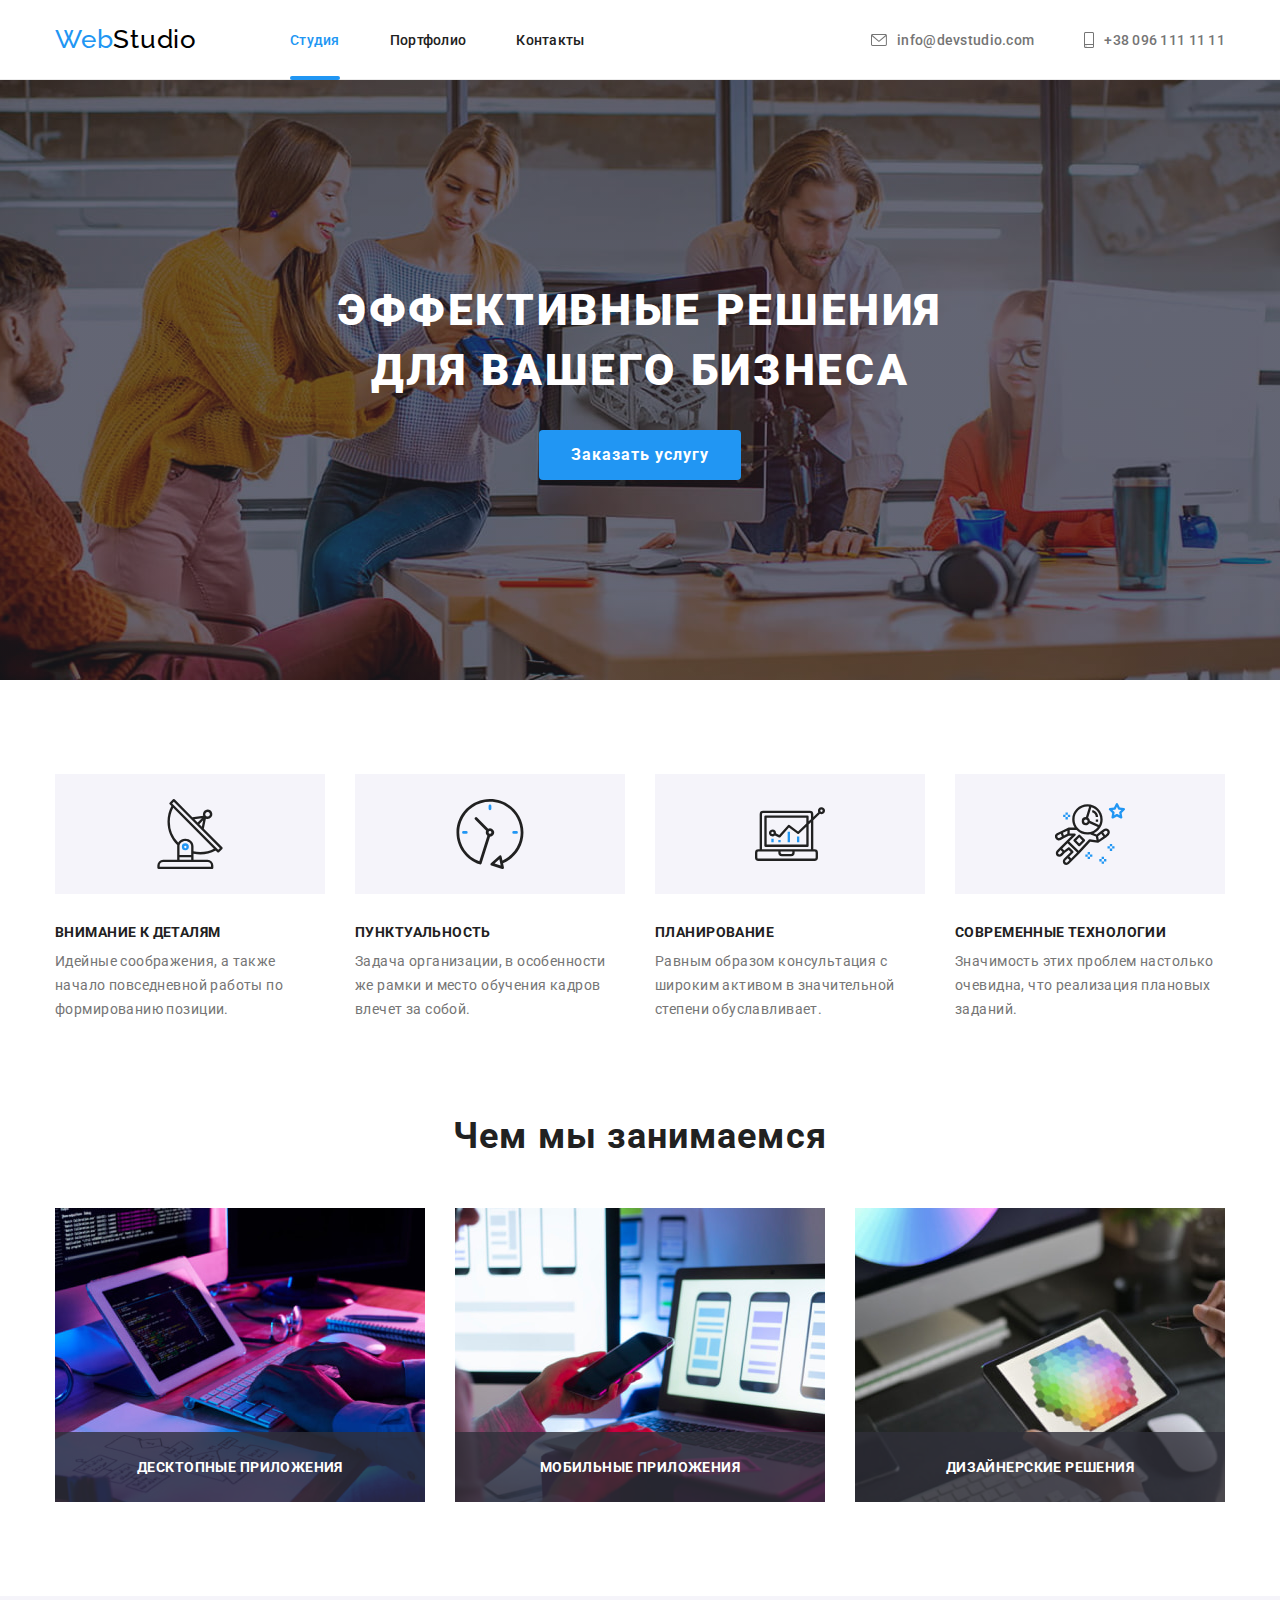
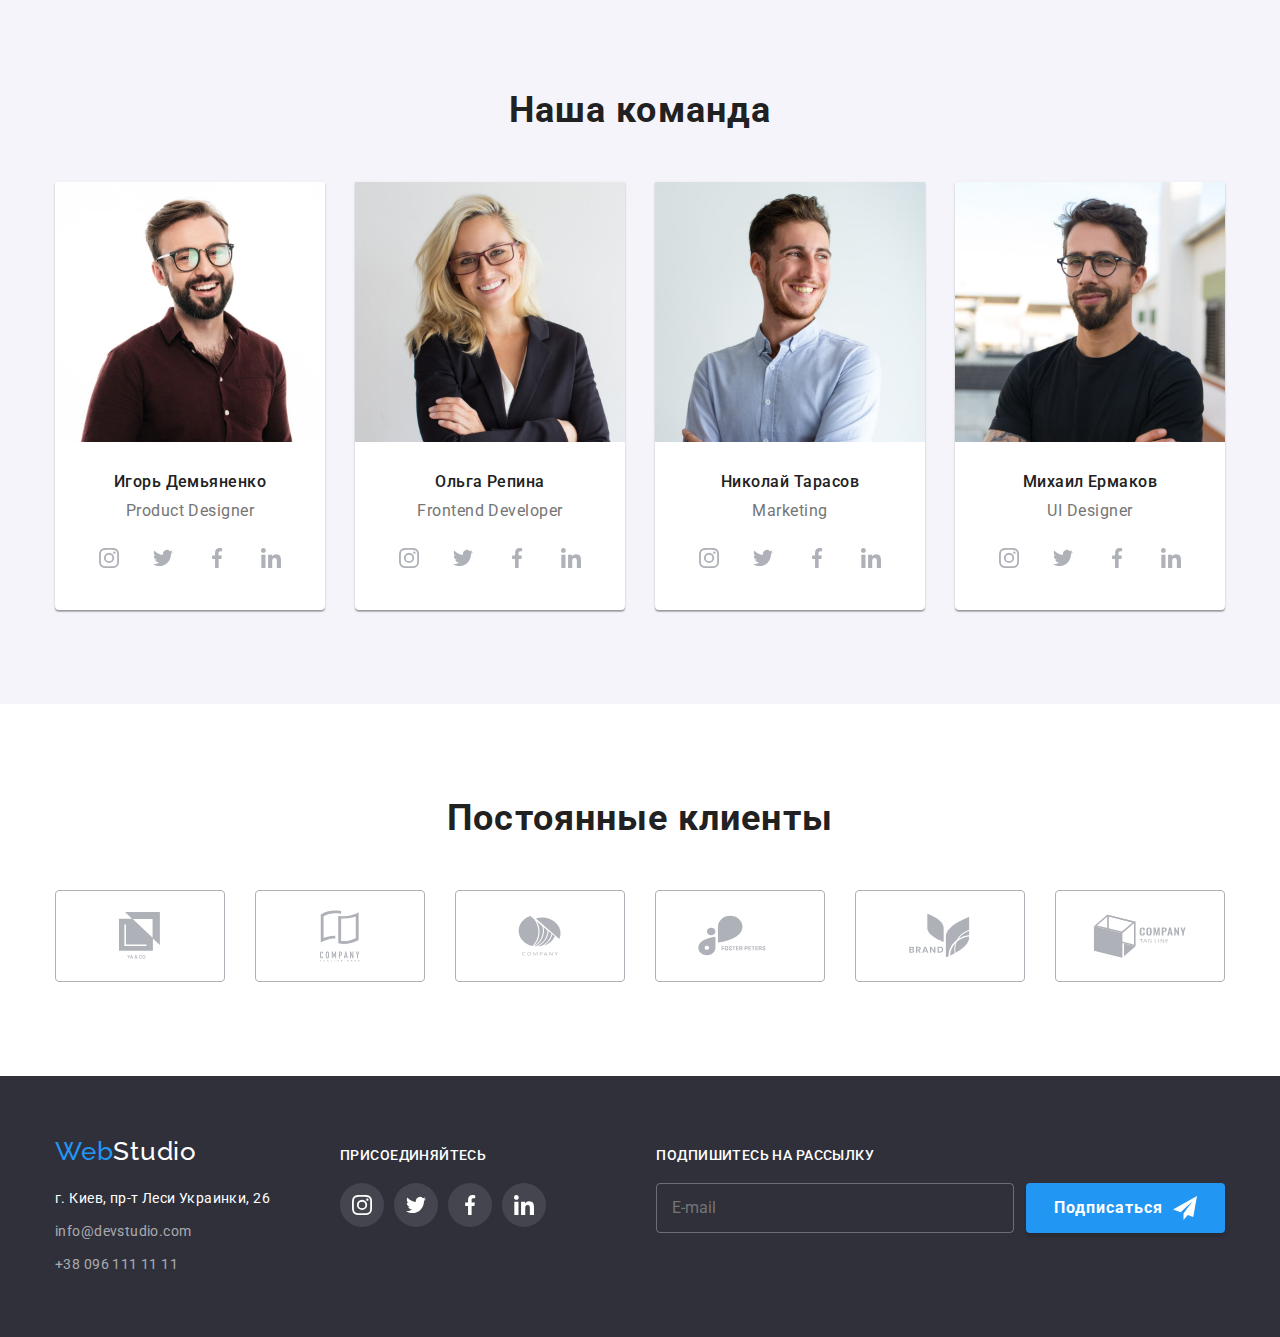
==== commit cfb09c08: "BEM, placeholder, mixin" ====
--- a/index.html
+++ b/index.html
@@ -126,23 +126,23 @@
       <section class="section section-no-padding our-works">
         <div class="container">
           <h2 class="section-title">Чем мы занимаемся</h2>
-          <ul class="our-works__list">
-            <li class="our-works__item">
+          <ul class="our-works-list">
+            <li class="our-works-list__item">
               <div class="thumb">
                 <img src="./images/img1.jpg" alt="Дизайн" width="370" height="294" />
-                <p class="our-works__description">Десктопные приложения</p>
-              </div>
-            </li>
-            <li class="our-works__item">
+                <p class="our-works-list__description">Десктопные приложения</p>
+              </div>
+            </li>
+            <li class="our-works-list__item">
               <div class="thumb">
                 <img src="./images/img2.jpg" alt="Верстка" width="370" height="294" />
-                <p class="our-works__description">Мобильные приложения</p>
-              </div>
-            </li>
-            <li class="our-works__item">
+                <p class="our-works-list__description">Мобильные приложения</p>
+              </div>
+            </li>
+            <li class="our-works-list__item">
               <div class="thumb">
                 <img src="./images/img3.jpg" alt="Продвижение" width="370" height="294" />
-                <p class="our-works__description">Дизайнерские решения</p>
+                <p class="our-works-list__description">Дизайнерские решения</p>
               </div>
             </li>
           </ul>
@@ -150,39 +150,39 @@
       </section>
 
       <!-- секция "наша команда" -->
-      <section class="section our-team">
+      <section class="section team">
         <div class="container">
           <h2 class="section-title">Наша команда</h2>
-          <ul class="list our-team__list">
-            <li class="our-team__item">
+          <ul class="team-list">
+            <li class="team-list__item">
               <img src="./images/team1.jpg" alt="Игорь Демьяненко" width="270" height="260" />
-              <div class="team-members">
-                <h3 class="team-members__title">Игорь Демьяненко</h3>
-                <p class="team-members__description">Product Designer</p>
-                <ul class="list social-list">
-                  <li class="social-list__item">
-                    <a href="" class="link social-list__link">
+              <div class="team-wrapper">
+                <h3 class="team__title">Игорь Демьяненко</h3>
+                <p class="team__description">Product Designer</p>
+                <ul class="social-list">
+                  <li class="social-list__item">
+                    <a href="" class="social-list__link">
                       <svg class="icon" width="20" height="20">
                         <use href="./images/icons.svg#icon-instagram"></use>
                       </svg>
                     </a>
                   </li>
                   <li class="social-list__item">
-                    <a href="" class="link social-list__link">
+                    <a href="" class="social-list__link">
                       <svg class="icon" width="20" height="20">
                         <use href="./images/icons.svg#icon-twitter"></use>
                       </svg>
                     </a>
                   </li>
                   <li class="social-list__item">
-                    <a href="" class="link social-list__link">
+                    <a href="" class="social-list__link">
                       <svg class="icon" width="20" height="20">
                         <use href="./images/icons.svg#icon-facebook"></use>
                       </svg>
                     </a>
                   </li>
                   <li class="social-list__item">
-                    <a href="" class="link social-list__link">
+                    <a href="" class="social-list__link">
                       <svg class="icon" width="20" height="20">
                         <use href="./images/icons.svg#icon-linkedin"></use>
                       </svg>
@@ -191,35 +191,35 @@
                 </ul>
               </div>
             </li>
-            <li class="our-team__item">
+            <li class="team-list__item">
               <img src="./images/team2.jpg" alt="Ольга Репина" width="270" height="260" />
-              <div class="team-members">
-                <h3 class="team-members__title">Ольга Репина</h3>
-                <p class="team-members__description">Frontend Developer</p>
-                <ul class="list social-list">
-                  <li class="social-list__item">
-                    <a href="" class="link social-list__link">
+              <div class="team-wrapper">
+                <h3 class="team__title">Ольга Репина</h3>
+                <p class="team__description">Frontend Developer</p>
+                <ul class="social-list">
+                  <li class="social-list__item">
+                    <a href="" class="social-list__link">
                       <svg class="icon" width="20" height="20">
                         <use href="./images/icons.svg#icon-instagram"></use>
                       </svg>
                     </a>
                   </li>
                   <li class="social-list__item">
-                    <a href="" class="link social-list__link">
+                    <a href="" class="social-list__link">
                       <svg class="icon" width="20" height="20">
                         <use href="./images/icons.svg#icon-twitter"></use>
                       </svg>
                     </a>
                   </li>
                   <li class="social-list__item">
-                    <a href="" class="link social-list__link">
+                    <a href="" class="social-list__link">
                       <svg class="icon" width="20" height="20">
                         <use href="./images/icons.svg#icon-facebook"></use>
                       </svg>
                     </a>
                   </li>
                   <li class="social-list__item">
-                    <a href="" class="link social-list__link">
+                    <a href="" class="social-list__link">
                       <svg class="icon" width="20" height="20">
                         <use href="./images/icons.svg#icon-linkedin"></use>
                       </svg>
@@ -228,35 +228,35 @@
                 </ul>
               </div>
             </li>
-            <li class="our-team__item">
+            <li class="team-list__item">
               <img src="./images/team3.jpg" alt="Николай Тарасов" width="270" height="260" />
-              <div class="team-members">
-                <h3 class="team-members__title">Николай Тарасов</h3>
-                <p class="team-members__description">Marketing</p>
-                <ul class="list social-list">
-                  <li class="social-list__item">
-                    <a href="" class="link social-list__link">
+              <div class="team-wrapper">
+                <h3 class="team__title">Николай Тарасов</h3>
+                <p class="team__description">Marketing</p>
+                <ul class="social-list">
+                  <li class="social-list__item">
+                    <a href="" class="social-list__link">
                       <svg class="icon" width="20" height="20">
                         <use href="./images/icons.svg#icon-instagram"></use>
                       </svg>
                     </a>
                   </li>
                   <li class="social-list__item">
-                    <a href="" class="link social-list__link">
+                    <a href="" class="social-list__link">
                       <svg class="icon" width="20" height="20">
                         <use href="./images/icons.svg#icon-twitter"></use>
                       </svg>
                     </a>
                   </li>
                   <li class="social-list__item">
-                    <a href="" class="link social-list__link">
+                    <a href="" class="social-list__link">
                       <svg class="icon" width="20" height="20">
                         <use href="./images/icons.svg#icon-facebook"></use>
                       </svg>
                     </a>
                   </li>
                   <li class="social-list__item">
-                    <a href="" class="link social-list__link">
+                    <a href="" class="social-list__link">
                       <svg class="icon" width="20" height="20">
                         <use href="./images/icons.svg#icon-linkedin"></use>
                       </svg>
@@ -265,35 +265,35 @@
                 </ul>
               </div>
             </li>
-            <li class="our-team__item">
+            <li class="team-list__item">
               <img src="./images/team4.jpg" alt="Михаил Ермаков" width="270" height="260" />
-              <div class="team-members">
-                <h3 class="team-members__title">Михаил Ермаков</h3>
-                <p class="team-members__description">UI Designer</p>
-                <ul class="list social-list">
-                  <li class="social-list__item">
-                    <a href="" class="link social-list__link">
+              <div class="team-wrapper">
+                <h3 class="team__title">Михаил Ермаков</h3>
+                <p class="team__description">UI Designer</p>
+                <ul class="social-list">
+                  <li class="social-list__item">
+                    <a href="" class="social-list__link">
                       <svg class="icon" width="20" height="20">
                         <use href="./images/icons.svg#icon-instagram"></use>
                       </svg>
                     </a>
                   </li>
                   <li class="social-list__item">
-                    <a href="" class="link social-list__link">
+                    <a href="" class="social-list__link">
                       <svg class="icon" width="20" height="20">
                         <use href="./images/icons.svg#icon-twitter"></use>
                       </svg>
                     </a>
                   </li>
                   <li class="social-list__item">
-                    <a href="" class="link social-list__link">
+                    <a href="" class="social-list__link">
                       <svg class="icon" width="20" height="20">
                         <use href="./images/icons.svg#icon-facebook"></use>
                       </svg>
                     </a>
                   </li>
                   <li class="social-list__item">
-                    <a href="" class="link social-list__link">
+                    <a href="" class="social-list__link">
                       <svg class="icon" width="20" height="20">
                         <use href="./images/icons.svg#icon-linkedin"></use>
                       </svg>
@@ -310,44 +310,44 @@
       <section class="section our-clients">
         <div class="container">
           <h2 class="section-title">Постоянные клиенты</h2>
-          <ul class="list our-clients__list">
-            <li class="our-clients__item">
-              <a class="link our-clients__link" href="">
+          <ul class="our-clients-list">
+            <li class="our-clients-list__item">
+              <a class="our-clients-list__link" href="">
                 <svg class="icon" width="41" height="47">
                   <use href="./images/icons.svg#icon-client1"></use>
                 </svg>
               </a>
             </li>
-            <li class="our-clients__item">
-              <a class="link our-clients__link" href="">
+            <li class="our-clients-list__item">
+              <a class="our-clients-list__link" href="">
                 <svg class="icon" width="40" height="52">
                   <use href="./images/icons.svg#icon-client2"></use>
                 </svg>
               </a>
             </li>
-            <li class="our-clients__item">
-              <a class="link our-clients__link" href="">
+            <li class="our-clients-list__item">
+              <a class="our-clients-list__link" href="">
                 <svg class="icon" width="43" height="41">
                   <use href="./images/icons.svg#icon-client3"></use>
                 </svg>
               </a>
             </li>
-            <li class="our-clients__item">
-              <a class="link our-clients__link" href="">
+            <li class="our-clients-list__item">
+              <a class="our-clients-list__link" href="">
                 <svg class="icon" width="84" height="41">
                   <use href="./images/icons.svg#icon-client4"></use>
                 </svg>
               </a>
             </li>
-            <li class="our-clients__item">
-              <a class="link our-clients__link" href="">
+            <li class="our-clients-list__item">
+              <a class="our-clients-list__link" href="">
                 <svg class="icon" width="63" height="45">
                   <use href="./images/icons.svg#icon-client5"></use>
                 </svg>
               </a>
             </li>
-            <li class="our-clients__item">
-              <a class="link our-clients__link" href="">
+            <li class="our-clients-list__item">
+              <a class="our-clients-list__link" href="">
                 <svg class="icon" width="94" height="44">
                   <use href="./images/icons.svg#icon-client6"></use>
                 </svg>
@@ -364,42 +364,46 @@
           <a href="./index.html" class="logo footer__logo"
             >Web<span class="footer__logo--color-white">Studio</span></a
           >
+
           <address class="address">г. Киев, пр-т Леси Украинки, 26</address>
-          <ul class="list contact-list">
-            <li class="contact-list-item">
-              <a href="mailto:info@devstudio.com" class="link">info@devstudio.com</a>
-            </li>
-            <li class="contact-list-item">
-              <a href="tel:+380961111111" class="link">+38 096 111 11 11</a>
-            </li>
-          </ul>
-        </div>
-        <div class="social-links-box">
-          <h2 class="title">Присоединяйтесь</h2>
-          <ul class="list social-list">
+
+          <ul class="footer-contacts">
+            <li class="footer-contacts__item">
+              <a href="mailto:info@devstudio.com" class="footer-contacts__link"
+                >info@devstudio.com</a
+              >
+            </li>
+            <li class="footer-contacts__item">
+              <a href="tel:+380961111111" class="footer-contacts__link">+38 096 111 11 11</a>
+            </li>
+          </ul>
+        </div>
+        <div class="social-box">
+          <h2 class="footer__title">Присоединяйтесь</h2>
+          <ul class="social-list">
             <li class="social-list__item">
-              <a href="" class="link social-list__link">
+              <a href="" class="social-list__link">
                 <svg class="icon" width="20" height="20">
                   <use href="./images/icons.svg#icon-instagram"></use>
                 </svg>
               </a>
             </li>
             <li class="social-list__item">
-              <a href="" class="link social-list__link">
+              <a href="" class="social-list__link">
                 <svg class="icon" width="20" height="20">
                   <use href="./images/icons.svg#icon-twitter"></use>
                 </svg>
               </a>
             </li>
             <li class="social-list__item">
-              <a href="" class="link social-list__link">
+              <a href="" class="social-list__link">
                 <svg class="icon" width="20" height="20">
                   <use href="./images/icons.svg#icon-facebook"></use>
                 </svg>
               </a>
             </li>
             <li class="social-list__item">
-              <a href="" class="link social-list__link">
+              <a href="" class="social-list__link">
                 <svg class="icon" width="20" height="20">
                   <use href="./images/icons.svg#icon-linkedin"></use>
                 </svg>
@@ -407,13 +411,13 @@
             </li>
           </ul>
         </div>
-        <div class="subscribe">
-          <p class="subscribe__title">Подпишитесь на рассылку</p>
-          <form class="subscribe__form">
+        <div class="subscribe-box">
+          <p class="footer__title">Подпишитесь на рассылку</p>
+          <form class="subscribe-form">
             <label>
-              <input type="email" name="email" class="subscribe__input" placeholder="E-mail" />
+              <input type="email" name="email" class="subscribe-form__input" placeholder="E-mail" />
             </label>
-            <button type="submit" class="subscribe__button">
+            <button type="submit" class="button subscribe-form__button">
               Подписаться
               <svg class="icon" width="24" height="24">
                 <use href="./images/icons.svg#icon-subscribe"></use>
@@ -426,63 +430,62 @@
 
     <div class="backdrop is-hidden" data-modal>
       <div class="modal">
-        <button type="button" data-modal-close class="modal-close">
+        <button type="button" data-modal-close class="modal__button">
           <svg class="icon" width="18" height="18">
             <use href="./images/icons.svg#icon-close"></use>
           </svg>
         </button>
+        <p class="modal__title">Оставьте свои данные, мы вам перезвоним</p>
 
         <form class="modal-form" autocomplete="off">
-          <p class="modal-title">Оставьте свои данные, мы вам перезвоним</p>
-
-          <label class="modal-form-label">
+          <label class="modal-form__label">
             Имя
-            <span class="modal-icon-wrapper">
-              <input type="text" name="user-name" class="modal-form-input" />
-              <svg class="icon" width="18" height="18">
+            <span class="modal-form__wrapper">
+              <input type="text" name="user-name" class="modal-form__input" />
+              <svg class="icon modal-form__icon" width="18" height="18">
                 <use href="./images/icons.svg#icon-modal-person"></use>
               </svg>
             </span>
           </label>
 
-          <label class="modal-form-label">
+          <label class="modal-form__label">
             Телефон
-            <span class="modal-icon-wrapper">
-              <input type="tel" name="user-tel" class="modal-form-input" />
-              <svg class="icon" width="18" height="18">
+            <span class="modal-form__wrapper">
+              <input type="tel" name="user-tel" class="modal-form__input" />
+              <svg class="icon modal-form__icon" width="18" height="18">
                 <use href="./images/icons.svg#icon-modal-phone"></use>
               </svg>
             </span>
           </label>
 
-          <label class="modal-form-label">
+          <label class="modal-form__label">
             Почта
-            <span class="modal-icon-wrapper">
-              <input type="email" name="user-email" class="modal-form-input" />
-              <svg class="icon" width="18" height="18">
+            <span class="modal-form__wrapper">
+              <input type="email" name="user-email" class="modal-form__input" />
+              <svg class="icon modal-form__icon" width="18" height="18">
                 <use href="./images/icons.svg#icon-modal-email"></use>
               </svg>
             </span>
           </label>
 
-          <label class="modal-form-label">
+          <label class="modal-form__label">
             Комментарий
             <textarea
               name="user-comment"
               placeholder="Введите текст"
-              class="modal-form-textarea"
+              class="modal-form__textarea"
             ></textarea>
           </label>
 
-          <label class="modal-policy-label">
-            <input type="checkbox" name="checkbox" class="policy-checkbox visually-hidden" />
-            <span class="checkbox-icon-wrapper"> </span>
-            Соглашаюсь с рассылкой и принимаю&nbsp;<a href="" class="link modal-policy-link"
+          <label class="modal-policy">
+            <input type="checkbox" name="checkbox" class="modal-policy__checkbox visually-hidden" />
+            <span class="modal-policy__custom-checkbox"></span>
+            Соглашаюсь с рассылкой и принимаю&nbsp;<a href="" class="modal-policy__link"
               >Условия договора</a
             >
           </label>
 
-          <button type="submit" class="submit-button">Отправить</button>
+          <button type="submit" class="button modal-form__button">Отправить</button>
         </form>
       </div>
     </div>
--- a/css/main.min.css
+++ b/css/main.min.css
@@ -1,2 +1,2 @@
-:root{--heading-text-color: #212121;--main-text-color: #757575;--accent-color: #2196f3;--accent-color-opacity90: rgba(33, 150, 243, 0.9);--hero-button-hover-color: #188ce8;--black-color: #000000;--white-color: #ffffff;--white-color-opacity60: rgba(255, 255, 255, 0.6);--white-color-opacity10: rgba(255, 255, 255, 0.1);--background-dark-color: #2f303a;--background-light-color: #f5f4fa;--background-hero-color: #c4c4c4;--background-gradient-color: rgba(47, 48, 58, 0.4);--background-our-works-overlay: rgba(47, 48, 58, 0.8);--backdrop-color: rgba(0, 0, 0, 0.2);--border-header-color: #ececec;--icon-color: #afb1b8;--modal-icon-border-color: rgba(0, 0, 0, 0.1);--cubic: cubic-bezier(0.4, 0, 0.2, 1);--time: 250ms;--modal-input-border-color: rgba(33, 33, 33, 0.2)}.visually-hidden{position:absolute;width:1px;height:1px;margin:-1px;border:0;padding:0;clip:rect(0 0 0 0);overflow:hidden}.header .container,.nav,.nav__link,.header-contacts__link{display:flex;align-items:center}.advantages-list__img{display:flex;justify-content:center;align-items:center}a{text-decoration:none;color:inherit}ul,ol{list-style:none;padding-left:0}h1,h2,h3,h4,h5,h6,p,ul,ol{margin-top:0;margin-bottom:0}img{display:block;width:100%;height:auto}body{font-family:Roboto, sans-serif;font-style:normal;font-weight:400;color:var(--main-text-color)}.section{padding-top:94px;padding-bottom:94px}.section-no-padding{padding-top:0}.container{width:1200px;margin:0 auto;padding-left:15px;padding-right:15px}.thumb{position:relative;overflow:hidden}.icon{fill:currentColor}.logo{font-family:Raleway, sans-serif;font-weight:500;font-size:26px;line-height:1.1923;letter-spacing:0.03em;color:var(--accent-color)}.nav__logo{display:block;margin-right:93px}.nav__logo--color-black{color:var(--black-color)}.footer__logo{display:block;margin-bottom:20px}.footer__logo--color-white{color:var(--white-color)}.button{font-family:inherit;font-style:normal;font-weight:700;font-size:16px;line-height:1.875;letter-spacing:0.06em;border:0;border-radius:4px;color:var(--white-color);background-color:var(--accent-color);cursor:pointer;transition:background-color var(--time) var(--cubic)}.button:hover,.button:focus{background-color:var(--hero-button-hover-color)}.hero__button{display:flex;margin-left:auto;margin-right:auto;padding:10px 32px}.subscribe__button{display:flex;align-items:center;padding:10px 28px;margin-left:12px;box-shadow:0px 4px 4px rgba(0,0,0,0.15)}.subscribe__button .icon{margin-left:10px}.portfolio-buttons__button{padding:6px 22px;font-weight:500;line-height:1.625;text-align:center;letter-spacing:0.03em;color:var(--heading-text-color);background-color:var(--background-light-color);transition:color var(--time) var(--cubic),background-color var(--time) var(--cubic),box-shadow var(--time) var(--cubic)}.portfolio-buttons__button:hover,.portfolio-buttons__button:focus,.portfolio-buttons__button--first{color:var(--white-color);background-color:var(--accent-color);box-shadow:0px 3px 1px rgba(0,0,0,0.1),0px 1px 2px rgba(0,0,0,0.08),0px 2px 2px rgba(0,0,0,0.12)}.section-title{margin-bottom:50px;font-weight:700;font-size:36px;line-height:1.166;text-align:center;letter-spacing:0.03em;color:var(--heading-text-color)}.social-list{display:flex}.social-list__item{width:44px;height:44px}.social-list__item:not(:last-child){margin-right:10px}.social-list__link{display:flex;justify-content:center;align-items:center;width:100%;height:100%;border:0;border-radius:50%;transition:background-color var(--time) var(--cubic),color var(--time) var(--cubic)}.team-members .social-list__link{color:var(--icon-color)}.team-members .social-list__link:hover,.team-members .social-list__link:focus{background-color:var(--accent-color);color:var(--white-color)}.header{border-bottom:1px solid var(--border-header-color)}.nav__list{display:flex;font-weight:500;font-size:14px;line-height:1.143;letter-spacing:0.02em}.nav__item{position:relative}.nav__item:not(:last-child){margin-right:50px}.nav__link{padding-top:32px;padding-bottom:31px;color:var(--heading-text-color);transition:color var(--time) var(--cubic)}.nav__link:hover,.nav__link:focus{color:var(--accent-color)}.nav__link--current{color:var(--accent-color)}.nav__link--current::after{position:absolute;bottom:-1px;border-radius:2px;width:100%;height:4px;content:'';background-color:var(--accent-color)}.header-contacts{display:flex;margin-left:auto;font-weight:500;font-size:14px;line-height:1.143;letter-spacing:0.02em}.header-contacts__item:not(:last-child){margin-right:50px}.header-contacts__link{padding-top:32px;padding-bottom:31px;transition:color var(--time) var(--cubic)}.header-contacts__link:hover,.header-contacts__link:focus{color:var(--accent-color)}.header-contacts__icon{margin-right:10px}.hero{padding-top:200px;padding-bottom:200px;background-image:linear-gradient(var(--background-gradient-color), var(--background-gradient-color)),url(../images/background.jpg);background-position:center;background-repeat:no-repeat;background-size:1600px}.hero__title{margin-bottom:30px;font-weight:900;font-size:44px;line-height:1.364;letter-spacing:0.06em;text-align:center;text-transform:uppercase;color:var(--white-color)}.advantages-list{display:flex}.advantages-list__item{flex-basis:calc((100% - 90px) / 4)}.advantages-list__item:not(:last-child){margin-right:30px}.advantages-list__img{width:100%;height:120px;margin-bottom:30px;background-color:var(--background-light-color)}.advantages-list__title{margin-bottom:10px;font-weight:700;font-size:14px;line-height:1.143;letter-spacing:0.03em;text-transform:uppercase;color:var(--heading-text-color)}.advantages-list__description{font-size:14px;line-height:1.714;letter-spacing:0.03em}.our-works__list{display:flex}.our-works__item{flex-basis:calc((100% - 60px) / 3)}.our-works__item:not(:last-child){margin-right:30px}.our-works__description{position:absolute;bottom:0;width:100%;height:70px;padding-top:27px;padding-bottom:27px;font-weight:700;font-size:14px;line-height:1.143;text-align:center;letter-spacing:0.03em;text-transform:uppercase;background-color:var(--background-our-works-overlay);color:var(--white-color)}.our-team{background-color:var(--background-light-color)}.our-team__list{display:flex}.our-team__item{flex-basis:calc((100% - 90px) / 4);border:0;border-radius:0px 0px 4px 4px;box-shadow:0px 1px 3px rgba(0,0,0,0.12),0px 1px 1px rgba(0,0,0,0.14),0px 2px 1px rgba(0,0,0,0.2);background-color:var(--white-color)}.our-team__item:not(:last-child){margin-right:30px}.team-members{display:flex;flex-direction:column;align-items:center;padding:30px 0}.team-members__title,.team-members__description{font-size:16px;line-height:1.187;text-align:center;letter-spacing:0.03em}.team-members__title{margin-bottom:10px;font-weight:500;color:var(--heading-text-color)}.team-members__description{margin-bottom:16px}.our-clients__list{display:flex}.our-clients__item{flex-basis:calc((100% - 150px) / 6);height:92px}.our-clients__item:not(:last-child){margin-right:30px}.our-clients__link{display:flex;justify-content:center;align-items:center;width:100%;height:100%;border:1px solid var(--icon-color);border-radius:4px;color:var(--icon-color);transition:border var(--time) var(--cubic),color var(--time) var(--cubic)}.our-clients__link:hover,.our-clients__link:focus{border:1px solid var(--accent-color);color:var(--accent-color)}.footer{background-color:var(--background-dark-color)}.footer .container{display:flex;align-items:baseline;padding-top:60px;padding-bottom:60px}.address-box{display:flex;flex-direction:column;margin-right:70px}.address,.footer .contact-list{font-size:14px;line-height:1.71;letter-spacing:0.03em}.address{margin-bottom:9px;font-style:normal;color:var(--white-color)}.footer .contact-list{color:var(--white-color-opacity60)}.footer .contact-list-item:nth-child(1){margin-bottom:9px}.address-box .link{transition:color var(--time) var(--cubic)}.address-box .link:hover,.address-box .link:focus{color:var(--accent-color)}.social-links-box .title{margin-bottom:20px;font-weight:500;font-size:14px;line-height:1.143;letter-spacing:0.03em;text-transform:uppercase;color:var(--white-color)}.social-list__link{background-color:var(--white-color-opacity10);color:var(--white-color)}.social-list__link:hover,.social-list__link:focus{background-color:var(--accent-color)}.social-links-box .icon{fill:var(--white-color)}.subscribe{margin-left:auto}.subscribe__title{margin-bottom:20px;font-weight:500;font-size:14px;line-height:1.143;letter-spacing:0.03em;text-transform:uppercase;color:var(--white-color)}.subscribe__form{display:flex}.subscribe__input{width:358px;height:50px;padding:15px;color:var(--white-color);border:1px solid rgba(255,255,255,0.3);border-radius:4px;background-color:transparent;cursor:pointer}.backdrop{position:fixed;top:0;left:0;width:100vw;height:100vh;background-color:var(--backdrop-color);visibility:visible;opacity:1;transition:opacity var(--time) var(--cubic),visibility var(--time) var(--cubic)}.backdrop.is-hidden{visibility:hidden;opacity:0;pointer-events:none}.modal{position:absolute;top:50%;left:50%;transform:translate(-50%, -50%);width:528px;height:581px;padding:40px;border-radius:4px;box-shadow:0px 1px 3px rgba(0,0,0,0.12),0px 1px 1px rgba(0,0,0,0.14),0px 2px 1px rgba(0,0,0,0.2);background-color:var(--white-color)}.modal-close{position:absolute;top:8px;right:8px;display:flex;justify-content:center;align-items:center;width:30px;height:30px;border-radius:50%;border:1px solid var(--modal-icon-border-color);background-color:var(--white-color);cursor:pointer}.modal-close .icon{fill:var(--black-color);transition:fill var(--time) var(--cubic)}.modal-close:hover .icon{fill:var(--accent-color)}.modal-form{display:flex;flex-direction:column}.modal-title{margin-bottom:12px;font-weight:700;font-size:20px;line-height:1.15;text-align:center;letter-spacing:0.03em;color:var(--heading-text-color)}.modal-form-label{width:100%;margin-bottom:10px;font-size:12px;line-height:1.166;letter-spacing:0.01em;color:var(--main-text-color)}.modal-form-input{width:100%;height:40px;padding-left:42px;margin-top:4px;border:1px solid var(--modal-input-border-color);border-radius:4px;transition:border-color var(--time) var(--cubic)}.modal-form-input:hover,.modal-form-textarea:hover,.modal-policy-label:hover{cursor:pointer}.modal-form-input:focus{border-color:var(--accent-color);outline:none}.modal-icon-wrapper{position:relative}.modal-icon-wrapper .icon{position:absolute;z-index:1;top:50%;left:15px;transform:translateY(-50%);fill:var(--heading-text-color);transition:fill var(--time) var(--cubic)}.modal-form-input:focus+.icon{fill:var(--accent-color)}.modal-form-textarea{resize:none;padding:12px 16px;width:100%;height:120px;margin-top:4px;border:1px solid var(--modal-input-border-color);border-radius:4px;transition:border-color var(--time) var(--cubic)}.modal-form-textarea:focus{border-color:var(--accent-color);outline:none}.modal-form-textarea::placeholder{font-size:12px;line-height:1.166;letter-spacing:0.01em;color:rgba(117,117,117,0.5)}.modal-policy-label{display:flex;align-items:center;justify-content:center;margin-top:10px;font-size:14px;line-height:1.714;letter-spacing:0.03em}.checkbox-icon-wrapper{display:flex;align-items:center;justify-content:center;width:16px;height:15px;margin-right:8px;border:2px solid var(--heading-text-color);border-radius:3px;transition:border-color var(--time) var(--cubic),background-color var(--time) var(--cubic)}.policy-checkbox:checked+.checkbox-icon-wrapper{background-color:var(--accent-color);border-color:var(--accent-color);background-image:url(../images/checkbox.svg);background-position:center;background-repeat:no-repeat;background-size:cover;background-origin:border-box}.policy-checkbox:focus+.checkbox-icon-wrapper{outline:1px solid var(--accent-color);outline-offset:2px}.modal-policy-link{color:var(--accent-color);text-decoration:underline}.submit-button{align-self:center;padding:10px 55px;margin-top:30px;background-color:var(--accent-color);border:0;box-shadow:0px 4px 4px rgba(0,0,0,0.15);border-radius:4px;font-weight:bold;font-size:16px;line-height:1.875;letter-spacing:0.06em;color:var(--white-color);transition:background-color var(--time) var(--cubic)}.submit-button:hover,.submit-button:focus{background-color:var(--hero-button-hover-color);cursor:pointer}.portfolio-buttons{display:flex;justify-content:center;margin-bottom:50px}.portfolio-buttons__item:not(:last-child){margin-right:8px}.portfolio-list{display:flex;flex-wrap:wrap;margin-right:-30px;margin-bottom:-30px}.portfolio-list__item{flex-basis:calc((100% - 90px) / 3);margin-right:30px;margin-bottom:30px}.portfolio-list__link{display:flex;flex-direction:column;width:100%;height:100%;transition:box-shadow var(--time) var(--cubic)}.portfolio-list__link:hover,.portfolio-list__link:focus{box-shadow:0px 1px 1px rgba(0,0,0,0.12),0px 4px 4px rgba(0,0,0,0.06),1px 4px 6px rgba(0,0,0,0.16);cursor:pointer}.portfolio-overlay{position:absolute;top:0;left:0;transform:translateY(101%);width:100%;height:100%;padding:63px 24px;font-size:18px;line-height:1.555;letter-spacing:0.03em;color:var(--white-color);background-color:var(--accent-color-opacity90);transition:transform var(--time) var(--cubic)}.portfolio-list__link:hover .portfolio-overlay,.portfolio-list__link:focus .portfolio-overlay{transform:translateY(0)}.portfolio-list__content{padding:20px 24px;border:1px solid #eeeeee;border-top:none;background-color:var(--white-color)}.portfolio-list__title{margin-bottom:4px;font-weight:700;font-size:18px;line-height:2;letter-spacing:0.06em;color:var(--heading-text-color)}.portfolio-list__description{font-size:16px;line-height:1.875;letter-spacing:0.03em}
+:root{--heading-text-color: #212121;--main-text-color: #757575;--accent-color: #2196f3;--accent-color-opacity90: rgba(33, 150, 243, 0.9);--hero-button-hover-color: #188ce8;--black-color: #000000;--white-color: #ffffff;--white-color-opacity60: rgba(255, 255, 255, 0.6);--white-color-opacity10: rgba(255, 255, 255, 0.1);--background-dark-color: #2f303a;--background-light-color: #f5f4fa;--background-hero-color: #c4c4c4;--background-gradient-color: rgba(47, 48, 58, 0.4);--background-our-works-overlay: rgba(47, 48, 58, 0.8);--backdrop-color: rgba(0, 0, 0, 0.2);--border-header-color: #ececec;--icon-color: #afb1b8;--modal-icon-border-color: rgba(0, 0, 0, 0.1);--cubic: cubic-bezier(0.4, 0, 0.2, 1);--time: 250ms;--modal-input-border-color: rgba(33, 33, 33, 0.2)}.visually-hidden{position:absolute;width:1px;height:1px;margin:-1px;border:0;padding:0;clip:rect(0 0 0 0);overflow:hidden}.subscribe-form__button,.header .container,.nav,.nav__link,.header-contacts__link,.team-wrapper{display:flex;align-items:center}.social-list__link,.modal__button,.modal-policy,.modal-policy__custom-checkbox,.advantages-list__img,.our-clients-list__link{display:flex;justify-content:center;align-items:center}a{text-decoration:none;color:inherit}ul,ol{list-style:none;padding-left:0}h1,h2,h3,h4,h5,h6,p,ul,ol{margin-top:0;margin-bottom:0}img{display:block;width:100%;height:auto}body{font-family:Roboto, sans-serif;font-style:normal;font-weight:400;color:var(--main-text-color)}.section{padding-top:94px;padding-bottom:94px}.section-no-padding{padding-top:0}.container{width:1200px;margin:0 auto;padding-left:15px;padding-right:15px}.thumb{position:relative;overflow:hidden}.icon{fill:currentColor}.logo{font-family:Raleway, sans-serif;font-weight:500;font-size:26px;line-height:1.1923;letter-spacing:.03em;color:var(--accent-color)}.nav__logo{display:block;margin-right:93px}.nav__logo--color-black{color:var(--black-color)}.footer__logo{display:block;margin-bottom:20px}.footer__logo--color-white{color:var(--white-color)}.button{font-family:inherit;font-style:normal;font-weight:700;font-size:16px;line-height:1.875;letter-spacing:.06em;border:0;border-radius:4px;color:var(--white-color);background-color:var(--accent-color);cursor:pointer;transition:background-color var(--time) var(--cubic)}.button:hover,.button:focus{background-color:var(--hero-button-hover-color)}.hero__button{display:flex;margin-left:auto;margin-right:auto;padding:10px 32px}.subscribe-form__button{padding:10px 28px;margin-left:12px;box-shadow:0px 4px 4px rgba(0,0,0,0.15)}.subscribe-form__button .icon{margin-left:10px}.modal-form__button{align-self:center;padding:10px 55px;margin-top:30px;box-shadow:0px 4px 4px rgba(0,0,0,0.15)}.portfolio-buttons__button{padding:6px 22px;font-weight:500;line-height:1.625;text-align:center;letter-spacing:0.03em;color:var(--heading-text-color);background-color:var(--background-light-color);transition:color var(--time) var(--cubic),background-color var(--time) var(--cubic),box-shadow var(--time) var(--cubic)}.portfolio-buttons__button:hover,.portfolio-buttons__button:focus,.portfolio-buttons__button--first{color:var(--white-color);background-color:var(--accent-color);box-shadow:0px 3px 1px rgba(0,0,0,0.1),0px 1px 2px rgba(0,0,0,0.08),0px 2px 2px rgba(0,0,0,0.12)}.section-title{margin-bottom:50px;font-weight:700;font-size:36px;line-height:1.166;letter-spacing:.03em;text-align:center;color:var(--heading-text-color)}.social-list{display:flex}.social-list__item{width:44px;height:44px}.social-list__item:not(:last-child){margin-right:10px}.social-list__link{width:100%;height:100%;border:0;border-radius:50%;transition:background-color var(--time) var(--cubic),color var(--time) var(--cubic)}.team-wrapper .social-list__link{color:var(--icon-color)}.team-wrapper .social-list__link:hover,.team-wrapper .social-list__link:focus{background-color:var(--accent-color);color:var(--white-color)}.social-box .social-list__link{background-color:var(--white-color-opacity10);color:var(--white-color)}.social-box .social-list__link:hover,.social-box .social-list__link:focus{background-color:var(--accent-color)}.backdrop{position:fixed;top:0;left:0;width:100vw;height:100vh;background-color:var(--backdrop-color);visibility:visible;opacity:1;transition:opacity var(--time) var(--cubic),visibility var(--time) var(--cubic)}.backdrop.is-hidden{visibility:hidden;opacity:0;pointer-events:none}.modal{position:absolute;top:50%;left:50%;transform:translate(-50%, -50%);width:528px;height:581px;padding:40px;border-radius:4px;box-shadow:0px 1px 3px rgba(0,0,0,0.12),0px 1px 1px rgba(0,0,0,0.14),0px 2px 1px rgba(0,0,0,0.2);background-color:var(--white-color)}.modal__button{position:absolute;top:8px;right:8px;width:30px;height:30px;border-radius:50%;border:1px solid var(--modal-icon-border-color);background-color:var(--white-color)}.modal__button:hover{cursor:pointer}.modal__button .icon{fill:var(--black-color);transition:fill var(--time) var(--cubic)}.modal__button:hover .icon{fill:var(--accent-color)}.modal__title{margin-bottom:12px;font-weight:700;font-size:20px;line-height:1.15;letter-spacing:.03em;text-align:center;color:var(--heading-text-color)}.modal-form{display:flex;flex-direction:column}.modal-form__label{width:100%;margin-bottom:10px;font-size:12px;line-height:1.166;letter-spacing:.01em;color:var(--main-text-color)}.modal-form__input{width:100%;height:40px;margin-top:4px;padding-left:42px;border:1px solid var(--modal-input-border-color);border-radius:4px;transition:border-color var(--time) var(--cubic)}.modal-form__input:hover{cursor:pointer}.modal-form__input:focus{border-color:var(--accent-color);outline:none}.modal-form__wrapper{position:relative}.modal-form__icon{position:absolute;z-index:1;top:50%;left:15px;transform:translateY(-50%);fill:var(--heading-text-color);transition:fill var(--time) var(--cubic)}.modal-form__input:focus+.modal-form__icon{fill:var(--accent-color)}.modal-form__textarea{width:100%;height:120px;padding:12px 16px;margin-top:4px;border:1px solid var(--modal-input-border-color);border-radius:4px;resize:none;transition:border-color var(--time) var(--cubic)}.modal-form__textarea:hover{cursor:pointer}.modal-form__textarea:focus{border-color:var(--accent-color);outline:none}.modal-form__textarea::placeholder{font-size:12px;line-height:1.166;letter-spacing:0.01em;color:rgba(117,117,117,0.5)}.modal-policy{margin-top:10px;font-size:14px;line-height:1.714;letter-spacing:.03em}.modal-policy:hover{cursor:pointer}.modal-policy__custom-checkbox{width:16px;height:15px;margin-right:8px;border:2px solid var(--heading-text-color);border-radius:3px;transition:border-color var(--time) var(--cubic),background-color var(--time) var(--cubic)}.modal-policy__checkbox:checked+.modal-policy__custom-checkbox{background-color:var(--accent-color);border-color:var(--accent-color);background-image:url(../images/checkbox.svg);background-position:center;background-repeat:no-repeat;background-size:cover;background-origin:border-box}.modal-policy__checkbox:focus+.modal-policy__custom-checkbox{outline:1px solid var(--accent-color);outline-offset:2px}.modal-policy__link{color:var(--accent-color);text-decoration:underline}.header{border-bottom:1px solid var(--border-header-color)}.nav__list{display:flex;font-weight:500;font-size:14px;line-height:1.143;letter-spacing:.02em}.nav__item{position:relative}.nav__item:not(:last-child){margin-right:50px}.nav__link{padding-top:32px;padding-bottom:31px;color:var(--heading-text-color);transition:color var(--time) var(--cubic)}.nav__link:hover,.nav__link:focus{color:var(--accent-color)}.nav__link--current{color:var(--accent-color)}.nav__link--current::after{position:absolute;bottom:-1px;border-radius:2px;width:100%;height:4px;content:'';background-color:var(--accent-color)}.header-contacts{display:flex;margin-left:auto;font-weight:500;font-size:14px;line-height:1.143;letter-spacing:.02em}.header-contacts__item:not(:last-child){margin-right:50px}.header-contacts__link{padding-top:32px;padding-bottom:31px;transition:color var(--time) var(--cubic)}.header-contacts__link:hover,.header-contacts__link:focus{color:var(--accent-color)}.header-contacts__icon{margin-right:10px}.hero{padding-top:200px;padding-bottom:200px;background-image:linear-gradient(var(--background-gradient-color), var(--background-gradient-color)),url(../images/background.jpg);background-position:center;background-repeat:no-repeat;background-size:1600px}.hero__title{margin-bottom:30px;font-weight:900;font-size:44px;line-height:1.364;letter-spacing:.06em;text-align:center;text-transform:uppercase;color:var(--white-color)}.advantages-list{display:flex}.advantages-list__item{flex-basis:calc((100% - 90px) / 4)}.advantages-list__item:not(:last-child){margin-right:30px}.advantages-list__img{width:100%;height:120px;margin-bottom:30px;background-color:var(--background-light-color)}.advantages-list__title{margin-bottom:10px;font-weight:700;font-size:14px;line-height:1.143;letter-spacing:.03em;text-transform:uppercase;color:var(--heading-text-color)}.advantages-list__description{font-size:14px;line-height:1.714;letter-spacing:.03em}.our-works-list{display:flex}.our-works-list__item{flex-basis:calc((100% - 60px) / 3)}.our-works-list__item:not(:last-child){margin-right:30px}.our-works-list__description{position:absolute;left:0;bottom:0;width:100%;height:70px;padding-top:27px;padding-bottom:27px;font-weight:700;font-size:14px;line-height:1.143;letter-spacing:.03em;text-align:center;text-transform:uppercase;background-color:var(--background-our-works-overlay);color:var(--white-color)}.team{background-color:var(--background-light-color)}.team-list{display:flex}.team-list__item{flex-basis:calc((100% - 90px) / 4);border:0;border-radius:0px 0px 4px 4px;box-shadow:0px 1px 3px rgba(0,0,0,0.12),0px 1px 1px rgba(0,0,0,0.14),0px 2px 1px rgba(0,0,0,0.2);background-color:var(--white-color)}.team-list__item:not(:last-child){margin-right:30px}.team-wrapper{flex-direction:column;padding:30px 0}.team__title{margin-bottom:10px;font-weight:500;font-size:16px;line-height:1.187;letter-spacing:.03em;color:var(--heading-text-color)}.team__description{margin-bottom:16px;font-size:16px;line-height:1.187;letter-spacing:.03em}.our-clients-list{display:flex}.our-clients-list__item{flex-basis:calc((100% - 150px) / 6);height:92px}.our-clients-list__item:not(:last-child){margin-right:30px}.our-clients-list__link{width:100%;height:100%;border:1px solid var(--icon-color);border-radius:4px;color:var(--icon-color);transition:border var(--time) var(--cubic),color var(--time) var(--cubic)}.our-clients-list__link:hover,.our-clients-list__link:focus{border:1px solid var(--accent-color);color:var(--accent-color)}.footer{background-color:var(--background-dark-color)}.footer .container{display:flex;align-items:baseline;padding-top:60px;padding-bottom:60px}.footer .footer__title{margin-bottom:20px;font-weight:500;font-size:14px;line-height:1.143;letter-spacing:.03em;text-transform:uppercase;color:var(--white-color)}.address-box{display:flex;flex-direction:column;margin-right:70px}.address-box .address{margin-bottom:9px;font-style:normal;font-size:14px;line-height:1.71;letter-spacing:.03em;color:var(--white-color)}.footer-contacts{font-size:14px;line-height:1.71;letter-spacing:.03em;color:var(--white-color-opacity60)}.footer-contacts__item:nth-child(1){margin-bottom:9px}.footer-contacts__link{transition:color var(--time) var(--cubic)}.footer-contacts__link:hover,.footer-contacts__link:focus{color:var(--accent-color)}.social-box .icon{fill:var(--white-color)}.subscribe-box{margin-left:auto}.subscribe-box .subscribe-form{display:flex}.subscribe-box .subscribe-form__input{width:358px;height:50px;padding:15px;border:1px solid rgba(255,255,255,0.3);border-radius:4px;background-color:transparent;color:var(--white-color);cursor:pointer}.portfolio-buttons{display:flex;justify-content:center;margin-bottom:50px}.portfolio-buttons__item:not(:last-child){margin-right:8px}.portfolio-list{display:flex;flex-wrap:wrap;margin-right:-30px;margin-bottom:-30px}.portfolio-list__item{flex-basis:calc((100% - 90px) / 3);margin-right:30px;margin-bottom:30px}.portfolio-list__link{display:flex;flex-direction:column;width:100%;height:100%;transition:box-shadow var(--time) var(--cubic)}.portfolio-list__link:hover,.portfolio-list__link:focus{box-shadow:0px 1px 1px rgba(0,0,0,0.12),0px 4px 4px rgba(0,0,0,0.06),1px 4px 6px rgba(0,0,0,0.16);cursor:pointer}.portfolio-list-overlay{position:absolute;top:0;left:0;transform:translateY(100%);width:100%;height:100%;padding:63px 24px;font-size:18px;line-height:1.555;letter-spacing:.03em;color:var(--white-color);background-color:var(--accent-color-opacity90);transition:transform var(--time) var(--cubic)}.portfolio-list__link:hover .portfolio-list-overlay,.portfolio-list__link:focus .portfolio-list-overlay{transform:translateY(0)}.portfolio-list__content{padding:20px 24px;border:1px solid #eeeeee;border-top:none;background-color:var(--white-color)}.portfolio-list__title{margin-bottom:4px;font-weight:700;font-size:18px;line-height:2;letter-spacing:.06em;color:var(--heading-text-color)}.portfolio-list__description{font-size:16px;line-height:1.875;letter-spacing:.03em}
 /*# sourceMappingURL=main.min.css.map */